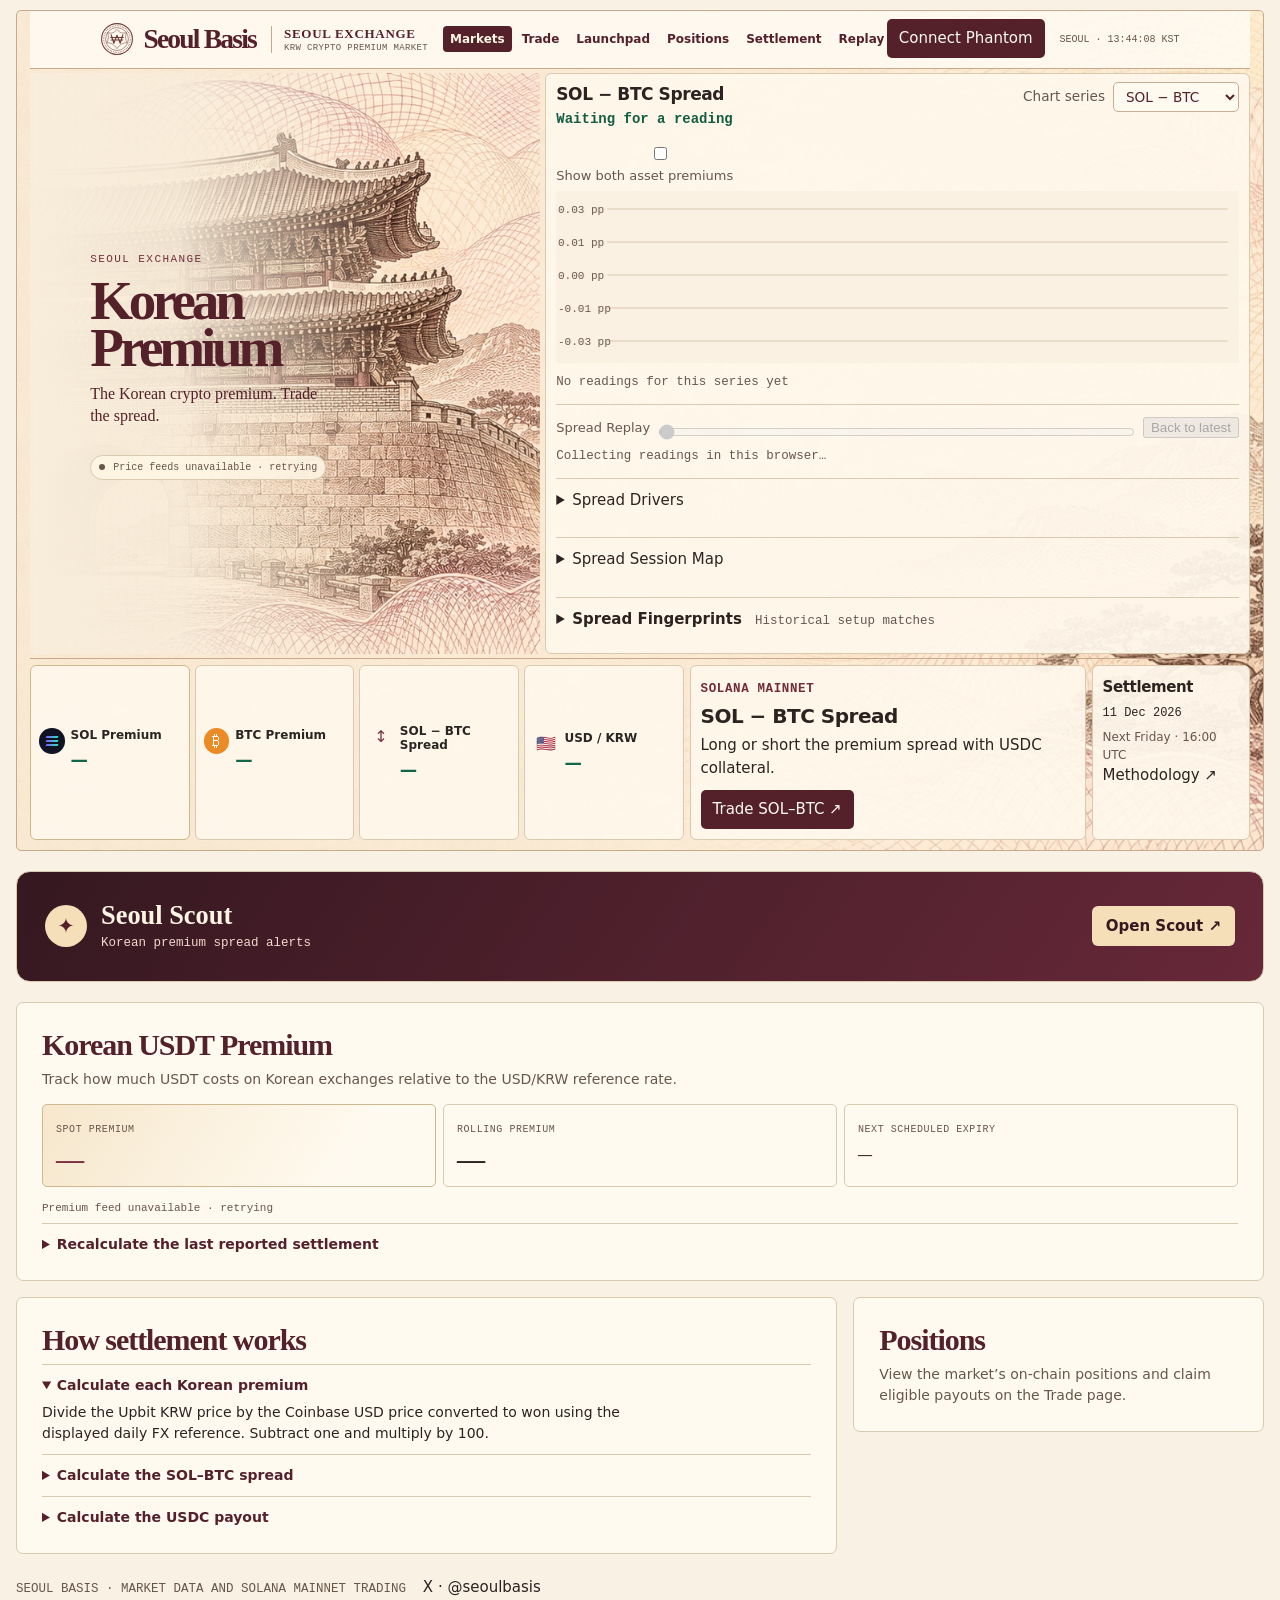
==== index.html @ bf693445 "Ship Seoul Basis dashboard and GIWA Sepolia launchpad integration" ====
<!doctype html>
<html lang="en">
<meta charset="utf-8">
<meta name="viewport" content="width=device-width,initial-scale=1">
<title>Seoul Basis — Korea Premium Terminal</title>
<style>
:root {
  color-scheme: light;
  --bg: #f8f1e4;
  --panel: #fffaf0;
  --line: #d9c9ae;
  --ink: #2c2321;
  --mute: #68564b;
  --accent: #7e3041;
  --mono: "IBM Plex Mono", ui-monospace, monospace;
}
* { box-sizing: border-box }
html { scroll-behavior: smooth }
body { margin: 0; background: var(--bg); color: var(--ink); font: 15px/1.5 Inter, system-ui, sans-serif }
header { border-bottom: 1px solid var(--line); background: #f4e9d6 }
.shell { width: min(1376px, calc(100% - clamp(28px, 7vw, 96px))); margin: auto }
.navbar { min-height: 68px; display: flex; align-items: center; justify-content: space-between; gap: 20px }
.brand { display: flex; align-items: center; gap: 10px; font-weight: 750; letter-spacing: -.025em }
.mark { display: grid; place-items: center; width: 34px; height: 34px; border: 1px solid #b78379; border-radius: 9px; background: #eedac5; color: var(--accent); font-size: 19px }
nav { display: flex; gap: 27px; color: var(--mute) }
a { color: inherit; text-decoration: none }
.venue { margin-top: 34px }
.venue .ticker { margin-top: 14px }
a:hover, .accent { color: var(--accent) }
small, .mono, output { font-family: var(--mono) }
small, .muted { color: var(--mute) }
.hero { display: flex; align-items: end; justify-content: space-between; gap: 20px; padding: 40px 0 24px }
h1 { margin: 0; font-size: clamp(36px, 5vw, 57px); line-height: 1.05; letter-spacing: -.05em }
h2 { margin: 0; font-size: 20px; letter-spacing: -.025em }
p { margin: 6px 0 0 }
.badge { display: inline-flex; align-items: center; gap: 8px; padding: 7px 12px; border: 1px solid var(--line); border-radius: 20px; white-space: nowrap }
.badge::before { content: ''; width: 6px; height: 6px; border-radius: 50%; background: currentColor }
.badge[data-state=live] { color: var(--accent) }
.ticker, .desk { display: grid; gap: 12px }
.ticker { grid-template-columns: repeat(3, minmax(0, 1fr)); margin-bottom: 14px }
.ticker > div, .panel { border: 1px solid var(--line); background: var(--panel); border-radius: 14px; padding: 18px }
.ticker > div:first-child { background: linear-gradient(120deg, #f6e7cc, var(--panel) 78%); border-color: #cfb790 }
.value { font: clamp(18px, 3vw, 32px)/1.25 var(--mono); margin-top: 7px; font-variant-numeric: tabular-nums }
.quote { font: 12px var(--mono); overflow-wrap: anywhere }
.desk { grid-template-columns: minmax(0, 2.1fr) minmax(295px, 1fr); align-items: start }
.panel-head { display: flex; align-items: center; justify-content: space-between; gap: 12px; flex-wrap: wrap; margin-bottom: 15px }
.toolbar { display: flex; gap: 4px; background: var(--bg); border: 1px solid var(--line); border-radius: 9px; padding: 3px }
.toolbar button { border: 0; background: transparent; border-radius: 6px; color: var(--mute); font: 13px var(--mono); padding: 8px 12px; cursor: pointer }
.toolbar button[aria-pressed=true] { background: #f0d9d7; color: var(--accent) }
.trade .toolbar { margin: 14px 0 }
.trade .toolbar button { flex: 1 }
canvas { display: block; width: 100%; height: 320px; background: #fbf3e4; border-radius: 9px; cursor: crosshair }
#cursor { display: block; min-height: 18px; margin-top: 10px }
.inputs { display: grid; grid-template-columns: 1fr 1fr; gap: 12px }
label { display: block; font-size: 13px; color: var(--mute) }
input { width: 100%; margin-top: 5px; border: 1px solid var(--line); border-radius: 7px; background: var(--bg); color: var(--ink); padding: 9px; font: 14px var(--mono); accent-color: var(--accent) }
input[type=range] { padding: 0; margin: 8px 0 0 }
.slider { margin: 13px 0 }
.slider span { float: right; font-family: var(--mono); color: var(--ink) }
.totals { margin: 12px 0; padding: 9px 12px; background: #fbf3e4; border-radius: 8px }
.totals div { display: flex; justify-content: space-between; gap: 8px; padding: 4px 0 }
.totals span { color: var(--mute); font: 13px/1.5 Inter, system-ui, sans-serif }
.totals b { font-weight: 500; text-align: right }
#net { color: var(--accent) }
details { border-top: 1px solid var(--line); padding: 14px 0 }
summary { cursor: pointer }
.method { margin: 30px 0 }
.method h2 { margin-bottom: 12px }
footer { padding-bottom: 24px }
:focus-visible { outline: 2px solid var(--accent); outline-offset: 3px }
 .hero {
  position: relative; min-height: 340px; padding: 30px 24px; display: flex;
  flex-direction: column; align-items: start; justify-content: center;
  border: 1px solid var(--line); border-radius: 10px; overflow: hidden;
  background: #f4e8d1 linear-gradient(90deg, #f8edda 0%, #f8eddae6 32%, #f8edda00 70%), url('/seoul-engraving.jpg') 71% center / cover no-repeat;
}
.hero h1 { font: 700 clamp(44px, 5vw, 78px)/.9 "Cormorant Garamond", Georgia, serif; color: #54202a; max-width: 4.5em; margin-block: 14px }
.hero p { max-width: 23em }
.won-label { font: 11px var(--mono); letter-spacing: .13em; color: #732e3d }
.market-top { display: grid; grid-template-columns: minmax(0, .85fr) minmax(0, 1.25fr); gap: 12px; margin: 25px 0 12px }
.market-top .panel { min-width: 0 }
.market-top canvas { height: 245px }
.desk { grid-template-columns: minmax(0,.85fr) minmax(0,1.25fr); align-items: stretch }
.desk .ticker { margin: 0; grid-template-columns: repeat(2, minmax(0,1fr)) }
.desk .ticker > div:first-child { grid-column: 1 / -1 }
@media(max-width: 980px) { .navbar nav { gap: 12px } }
.desk .ticker > div { padding: 12px }
.desk .ticker .value { font-size: clamp(16px, 1.65vw, 25px) }
@keyframes quote-update { from { background-color: #e4c68d; } to { background-color: transparent; } }
.value[data-updated=true] { animation: quote-update .85s ease-out }
@media(prefers-reduced-motion: reduce) {
  html { scroll-behavior: auto }
  .value[data-updated=true] { animation: none }
}
@media(max-width: 740px) {
  .desk { grid-template-columns: 1fr }
  .market-top { grid-template-columns: 1fr }
  .hero { min-height: 245px }
  .hero { align-items: start; flex-direction: column; padding-top: 24px }
  .ticker { grid-template-columns: repeat(2,minmax(0,1fr)) }
  .ticker > div:first-child { grid-column: 1 / -1 }
  .ticker > div, .panel { padding: 12px }
  nav { gap: 12px }
  canvas { height: 235px }
}
/* The upper market surface follows the Seoul Exchange concept. */
.exchange { margin-top: 12px; padding: 0 12px 12px; border: 1px solid #c8a98c; border-radius: 5px;
  background: #f3e4ce url('/seoul-engraving.jpg') center top / 100% auto no-repeat; }
.exchange-head { display:flex; align-items:center; justify-content:space-between; gap:12px; padding:8px 5px; border-bottom:1px solid #c8a98c }
.exchange-head strong { color:#54202a; font:700 24px Georgia,serif }
.exchange-head small { letter-spacing:.1em }
.exchange .market-top { margin: 0 0 6px; gap: 7px; grid-template-columns: 42% minmax(0,1fr); }
.exchange .hero { min-height: 270px; border:0; border-radius:0; padding:16px 12px;
  background:linear-gradient(90deg,#f7ebd9f5 12%,#f7ebd977 62%,transparent),url('/seoul-engraving.jpg') 73% center / cover; }
.exchange .hero h1 { font-size:clamp(42px,5.7vw,82px); margin:8px 0 12px }
.exchange .hero .badge { margin-top:12px; padding:4px 8px; background:#fff7e5dd }
.exchange .panel,.exchange .ticker > div,.exchange .ticket-expiry { border-radius:6px; padding:10px; background:#fff8eced }
.exchange .panel-head { margin-bottom:6px }
.exchange .panel-head h2 { font-size:17px }
.exchange canvas { height: 205px; border-radius: 2px; background:#faf1e2 }
.exchange .desk { gap:6px; grid-template-columns:minmax(0,1.65fr) minmax(0,1fr) minmax(128px,.42fr); }
.exchange .desk .ticker { grid-template-columns:repeat(4,minmax(0,1fr)); gap:5px }
.exchange .desk .ticker > div:first-child { grid-column:auto; }
.exchange .desk .ticker .value { font-size:clamp(13px,1.55vw,24px); color:#136549 }
.exchange .trade .toolbar { margin:0; padding:2px }
.ticket-top { display:flex; flex-wrap:wrap; align-items:center; justify-content:space-between; gap:5px; margin-bottom:5px }
.exchange .trade .inputs { gap:5px }
.exchange .trade input { padding:4px; margin-top:1px }
.exchange .trade .slider { margin:4px 0 }
.exchange .trade input[type=range] { padding:0 }
.exchange .trade .totals { padding:4px; margin:4px 0 0; display:flex; flex-wrap:wrap; gap:4px 10px }
.exchange .trade .totals div { gap:4px; padding:0; font-size:11px }
.exchange .trade .totals span { font-size:11px }
.ticket-expiry { border:1px solid var(--line) }
.ticket-expiry h2 { font-size:15px }
.ticket-expiry p { font-size:12px }
@media(max-width: 950px) {
  .exchange .desk { grid-template-columns:minmax(0,1fr) minmax(125px,.3fr) }
  .exchange .desk .ticker { grid-column:1 / -1 }
}
@media(max-width: 640px) {
  .exchange .market-top,.exchange .desk { grid-template-columns:minmax(0,1fr) }
  .exchange .desk .ticker { grid-template-columns:repeat(2,minmax(0,1fr)) }
  .exchange .hero { min-height:220px }
  .exchange-head small { display:none }
}

.exchange-head { background: transparent; padding: 8px 10px; justify-content: start; flex-wrap: wrap }
.exchange-brand { display:flex; align-items:center; gap:9px; flex:none; color:#54202a }
.wordmark { font: bold 29px/.95 Georgia,serif; letter-spacing:-.065em; white-space:nowrap }
.exchange-seal { display:grid; place-items:center; width:34px; height:34px; border-radius:50%; border:3px double #874a48; outline:1px dotted #874a48; outline-offset:-6px; font:bold 18px Georgia,serif }
.edition { display:grid; gap:1px; border-left:1px solid #c8a98c; padding-left:12px; color:#54202a }
.edition b { font:bold 13px Georgia,serif; letter-spacing:.055em }
.exchange-head .edition small { display:block; font:9px var(--mono); letter-spacing:.04em }
.exchange-head nav { margin-inline:auto; gap:4px; color:#54202a; font-size:12px; font-weight:650 }
.exchange-head nav a { padding:4px 10px; border-radius:4px }
.exchange-head .market-link { background:#54202a; color:#fff5e4 }
.seoul-time { font:10px var(--mono); white-space:nowrap; color:#68564b }
.exchange .hero { padding-inline:clamp(14px,4.7vw,74px); justify-content:center; min-height:255px }
.exchange .hero h1 { font-family:Georgia,serif; letter-spacing:-.075em; font-size:clamp(40px,5.3vw,75px); line-height:.86 }
.exchange .hero-tagline { max-width: 30ch; font: 500 17px/1.35 Georgia, serif; color: #54202a }
.exchange .market-top { align-items:stretch; grid-template-columns:minmax(0,42fr) minmax(0,58fr); padding-block:4px; border-bottom:1px solid #c8a98c }
.exchange .market-top .panel { align-self:stretch; padding:8px 10px }
.exchange .market-top canvas { height:195px }
.exchange .panel-head h2 small { font:inherit; font-size:.72em; font-weight:500 }
.exchange .desk .ticker > div { padding:8px; min-width:0 }
@media(max-width: 760px) {
  .exchange-head nav { order:3; margin:0; width:100%; flex-wrap:wrap }
  .seoul-time { margin-left:auto }
}
@media(max-width: 640px) {
  .exchange .market-top { grid-template-columns:minmax(0,1fr) }
  .seoul-time { display:none }
  .wordmark { font-size:24px }
}

.shell { width:min(1700px, calc(100% - 32px)) }
.exchange {
  margin-top: 10px; padding: 0 13px 10px;
  background: #f6e9d8 url('/seoul-engraving.jpg') left top / cover no-repeat;
}
.exchange-head { padding: 8px clamp(12px,5.5vw,100px); gap: 15px; background: #fffbf3dc; flex-wrap: nowrap }
.exchange-seal { width: 34px; height: 34px; display:block; border: 0; outline: 0; mix-blend-mode: multiply; object-fit: contain }
.wordmark { font-family: Georgia, serif; font-size: clamp(23px, 2.15vw, 35px) }
.edition { flex: none }
.exchange-head nav { flex-wrap: nowrap; gap: 3px; width: auto; order: initial }
.exchange-head nav a { white-space: nowrap; padding-inline: 7px }
.exchange .hero { background: linear-gradient(90deg,#f8eddaef 0%,#f8edda80 42%,transparent 78%); min-height: 238px; padding-block: 12px }
.exchange .hero h1 { font-size:clamp(46px,4.3vw,72px) }
.exchange .hero .badge { margin-top: 8px; font-size: 10px }
.exchange .hero-tagline { margin-top: 8px; font-size: 16px }
.exchange .market-top { gap: 5px; grid-template-columns:minmax(0,42fr) minmax(0,58fr) }
.exchange .market-top canvas { height: 172px }
.exchange .hero { background: linear-gradient(90deg,#f8edda 0%,#f8eddaee 29%,#f8edda00 72%), url('/seoul-engraving.jpg') right center / cover no-repeat }
.exchange .panel-head { align-items: start }
.exchange .panel-head .toolbar { max-width: 100%; flex-wrap: wrap }
.exchange-head,.exchange-head nav,.ticket-tabs { min-width: 0 }
.exchange .trade input { min-width: 0 }
#chart-reading { color:#145d43; font-weight:700; font-size: 14px }
.exchange .desk { grid-template-columns:minmax(0,1.65fr) minmax(0,1fr) minmax(130px,.4fr) }
.exchange .desk .ticker { grid-column:auto }
.quote-card { display:grid; grid-template-columns:auto minmax(0,1fr); align-content:center; column-gap:6px }
.quote-card small,.quote-card .value,.quote-card .quote { grid-column:2; }
.quote-card small { font:bold 12px/1.2 Inter,system-ui,sans-serif; color:#292522 }
.asset-icon { grid-column:1; grid-row:1 / 4; align-self:start; display:grid; place-content:center; width:clamp(18px,2vw,30px); height:clamp(18px,2vw,30px); border-radius:50%; font-size:16px; flex:none }
.sol-icon { background:#101323; gap:2px }
.sol-icon i { width:12px; height:2px; transform:skew(-25deg); background:linear-gradient(90deg,#8455ff,#25ecb9) }
.btc-icon { background:#ec8a26; color:white }
.eth-icon { background:#48547e; color:white }
.xrp-icon { background:#22252d; color:white }
.doge-icon { background:#826521; color:white }
.flag-icon,.spread-icon { color:#7e3041 }
.exchange .desk .ticker .value { font: bold clamp(13px,1.36vw,23px)/1.17 Inter,system-ui,sans-serif; white-space:nowrap }
.exchange .desk .ticker .quote { font-size:10px }
.ticket-tabs { display:flex; gap:2px; border-bottom:1px solid var(--line); margin-bottom:5px }
.ticket-tabs a { padding:4px 8px; border-radius:4px 4px 0 0; background:#f4e7d6; font-size:11px; font-weight:bold }
.ticket-tabs a:first-child { background:#54202a; color:#fff9ed }
.ticket-main { display:flex; gap:6px; align-items:end }
.ticket-main .inputs { flex:1; min-width:0 }
.exchange .trade .toolbar { flex:0 0 auto; border:0; background:transparent; gap:4px }
#side button { background:#7e3041; color:white; padding:6px; font-size:11px; border:1px solid transparent }
#side button:first-child { background:#11634a }
#side button[aria-pressed=true] { border-color:#ebc996; box-shadow:0 0 0 1px #7c5c46 }
@media(max-width: 1120px) {
  .exchange-head { padding-inline:10px; flex-wrap:wrap }
  .exchange .desk { grid-template-columns:minmax(0,1fr) minmax(130px,.4fr) }
  .exchange .desk .ticker { grid-column:1 / -1 }
}
@media(max-width: 700px) {
  .shell { width:calc(100% - 16px) }
  .exchange { padding:0 7px 7px }
  .exchange-head { padding-inline:5px; gap:8px }
  .exchange-head nav { order:3; width:100%; margin:0; overflow-x:auto; padding-bottom:3px }
  .exchange-head nav a { padding:7px 8px }
  .exchange .market-top,.exchange .desk { grid-template-columns:minmax(0,1fr) }
  .exchange .desk .ticker { grid-template-columns:repeat(2,minmax(0,1fr)) }
  .exchange .hero { min-height:206px; background:linear-gradient(90deg,#f8eddaee,#f8edda66),url('/seoul-engraving.jpg') 70% center / cover }
  .exchange .market-top canvas { height:190px }
  .exchange .desk .ticker .value { font-size:19px }
  .ticket-main { align-items:stretch; flex-direction:column }
  #side button { min-height:38px }
}

/* Research, positions and settlement share the exchange's editorial typography. */
.market-research {
  display: grid;
  grid-template-columns: minmax(0, 2fr) minmax(0, 1fr);
  gap: 16px;
  margin: 20px 0 0;
  align-items: start;
}
.market-research .venue { grid-column: 1 / -1 }
#positions { grid-column: 2; grid-row: 2 }
#settlement { grid-column: 1; grid-row: 2 }
.venue, .method {
  min-width: 0;
  margin: 0;
  scroll-margin-top: 16px;
}
.venue > .panel, .method {
  padding: clamp(15px, 2.1vw, 25px);
  border: 1px solid var(--line);
  border-radius: 7px;
  background: #fffaf0;
}
.venue h2, .method h2 {
  color: #54202a;
  font: bold clamp(23px, 2.5vw, 30px)/1.1 Georgia, serif;
  letter-spacing: -.035em;
  margin: 0 0 8px;
}
.venue p, .method p { font-size: 14px; max-width: 72ch }
.venue .ticker { gap: 7px; margin: 14px 0 9px }
.venue .ticker > div { padding: 11px 13px; border-radius: 5px }
.venue .ticker small { font-size: 10px; letter-spacing: .055em }
.venue .ticker .value { font: bold clamp(22px, 2.2vw, 34px)/1.1 Georgia, serif; font-variant-numeric: tabular-nums; margin-top: 6px }
.venue .ticker .quote { font-size: 14px; line-height: 1.5 }
.venue details, .method details { padding: 10px 0; font-size: 14px }
.venue summary, .method summary { color: #54202a; font-weight: 650 }
.venue details:last-child, .method details:last-child { padding-bottom: 0 }
#research-status { display: inline-block; margin-bottom: 7px; font-size: 11px }
#settlement-result { overflow-wrap: anywhere }
footer { padding-top: 22px }
@media (max-width: 720px) {
  .market-research { grid-template-columns: minmax(0, 1fr) }
  #positions, #settlement { grid-column: 1; grid-row: auto }
}
@media (max-width: 560px) {
  .venue .ticker { grid-template-columns: repeat(2,minmax(0,1fr)) }
  .venue .ticker > div:first-child { grid-column: auto }
  .venue .ticker > div:last-child { grid-column: 1 / -1 }
  .venue .ticker > div { padding: 9px 10px; min-width: 0 }
}

.route-title { display: none }
html[data-page] .route-title { margin: 0; color: #54202a; font: bold clamp(28px, 4vw, 44px)/1.12 Georgia, serif }
html[data-page="settlement"] .market-top,
html[data-page="trade"] .market-top .hero,
html[data-page] #positions,
html[data-page="trade"] .market-research,
html[data-page="settlement"] .desk { display: none }
html[data-page="trade"] .trade-title,
html[data-page="settlement"] .settlement-title { display: block }
html[data-page="trade"] .trade-title { padding: 24px 16px 12px }
html[data-page="trade"] .market-top { grid-template-columns: minmax(0, 1fr) }
html[data-page="trade"] .desk > .ticker { grid-column: 1 / -1 }
html[data-page="trade"] .desk { gap: 14px; padding-bottom: 20px }
html[data-page="trade"] .ticket-main { margin-top: 14px }
html[data-page="trade"] .totals { margin-top: 14px }
html[data-page="trade"] .desk { grid-template-columns: minmax(0, 2fr) minmax(0, 1fr) }
html[data-page="settlement"] .market-research { grid-template-columns: minmax(0, 1fr) }
html[data-page="settlement"] #settlement { grid-row: auto }
@media (max-width: 720px) {
  html[data-page="trade"] .desk { grid-template-columns: minmax(0, 1fr) }
}
.exchange-head nav a[aria-current="page"] { background: #54202a; color: #fffaf0 }
html[data-page] .exchange-head nav .market-link:not([aria-current]) { background: transparent; color: inherit }

.wallet-control { display: flex; flex-direction: column; align-items: flex-start; gap: 2px }
.wallet-control button, .live-trade button { background: #54202a; color: #fffaf0; border: 0; border-radius: 5px; padding: 8px 12px; cursor: pointer; font: inherit }
.wallet-control button { white-space: nowrap }
.wallet-control small { overflow-wrap: anywhere; max-width: 28ch }
html[data-page="trade"] .desk > .trade,
html[data-page="trade"] .desk > .ticket-expiry { display: none }
html[data-page="trade"] .live-trade { display: grid; grid-template-columns: minmax(0, 2fr) minmax(0, 1fr); gap: 12px; padding: 0 16px 16px }
.live-trade .panel { padding: 16px; min-width: 0 }
.live-trade label { display: block; margin: 8px 0 }
.live-trade #market { width: 100%; box-sizing: border-box }
.live-trade pre { white-space: pre-wrap; overflow-wrap: anywhere }
.live-trade [data-action="long"] { background: #176345 }
.live-trade button:disabled { opacity: .55 }
#trade-status { grid-column: 1 / -1; margin: 0 }
@media(max-width:720px) { html[data-page="trade"] .live-trade { grid-template-columns: minmax(0, 1fr) } }

.chart-select { display: flex; align-items: center; gap: 8px; flex-wrap: wrap; font-size: .85rem }
.chart-select select { color: #54202a; background: #fffaf0; border: 1px solid #c9ae93; border-radius: 5px; padding: 5px 8px; font: inherit }
.trade-card { display: flex; min-height: 100%; align-items: center; justify-content: space-between; flex-wrap: wrap; gap: 8px 16px }
.trade-card h2, .trade-card p { margin: 3px 0 }
.trade-card small { color: #702c39; font-weight: 700; letter-spacing: .05em }
.trade-card a { color: #fffaf0; background: #54202a; border-radius: 5px; padding: 8px 12px; white-space: nowrap }

.chart-breakdown { display: flex; flex-wrap: wrap; align-items: center; gap: 6px 14px; padding: 6px 0; font-size: .8rem; }
.scout { margin: 20px 0; padding: clamp(16px, 3vw, 28px); color: #fff4e3; background: linear-gradient(125deg, #351820, #672839); }
.scout summary { display: flex; flex-wrap: wrap; align-items: center; gap: 14px; cursor: pointer; list-style: none; }
.scout summary::-webkit-details-marker { display: none; }
.scout summary strong { font: 700 1.65rem Georgia, serif; }
.scout summary small { display: block; margin-top: 3px; color: #f2d8cb; }
.scout-launch { margin-inline-start: auto; background: #f5dfb9; color: #351820; border-radius: 6px; padding: 9px 14px; font-weight: 700; }
.scout[open] .scout-launch .scout-open, .scout:not([open]) .scout-close { display: none; }
.scout-body { margin-top: 16px; padding: 16px; background: #fff8eb; color: #351820; border-radius: 8px; }
.scout-presets { display: flex; flex-wrap: wrap; gap: 8px; margin-bottom: 14px; }
.scout-presets button { background: #f5e7d2; color: #54202a; border: 1px solid #ba9c82; border-radius: 99px; padding: 6px 11px; }
.scout-orb { display: grid; place-items: center; width: 42px; height: 42px; border-radius: 50%; background: #f5dfb9; color: #54202a; font-size: 1.3rem; }
.scout :focus-visible { outline: 2px solid #b47835; outline-offset: 4px; }
html[data-page] .scout { display: none; }
.scout form { display: flex; gap: 8px; flex-wrap: wrap; }
.scout label { flex-basis: 100%; }
.scout input { flex: 1 1 260px; min-width: 0; }
.scout li { margin: 10px 0; overflow-wrap: anywhere; }
.scout li button, .scout li a { margin-inline-start: 10px; }
.spread-replay { margin-top: 12px; padding-top: 10px; border-top: 1px solid #d9c9ae; }
.replay-controls { display: flex; flex-wrap: wrap; align-items: center; gap: 8px; }
.replay-controls input { flex: 1 1 120px; min-width: 0; accent-color: #7e3041; }
#replay-context { display: block; margin-top: 6px; }
#spread-composer { margin-top: 16px; padding: 12px; border: 1px solid #d9c9ae; border-radius: 8px; }
#composer-form { display: grid; grid-template-columns: repeat(auto-fit, minmax(145px, 1fr)); gap: 10px; margin-bottom: 12px; }
#composer-form label { display: grid; gap: 4px; }
#composer-form input, #composer-form select { width: 100%; min-width: 0; }
.spread-drivers { display: grid; grid-template-columns: repeat(auto-fit, minmax(120px, 1fr)); gap: 8px; }
.spread-drivers div { padding: 10px; background: #f5e7d2; border-radius: 6px; }
.stress-test { margin:14px 0 22px;padding:16px;background:#f8efdf;border:1px solid #d9c9ae;border-radius:8px; }
.stress-test summary {font:700 1.25rem Georgia,serif;cursor:pointer;}
.stress-test small {font:400 .82rem/1.5 system-ui;}
.stress-inputs,.stress-comparison {display:grid;grid-template-columns:repeat(2,minmax(0,1fr));gap:12px;}
.stress-inputs label:last-child {grid-column:1/-1;}
.stress-inputs input {width:100%;box-sizing:border-box;}
.stress-comparison {margin:14px 0;}
.stress-outcome {padding:14px;background:#fffaf0;border:1px solid #d9c9ae;border-radius:6px;}
.stress-outcome h3 {margin:0 0 12px;font-family:Georgia,serif;}
.stress-outcome dl {margin:0;}.stress-outcome dt {font-size:.8rem;color:#6b594f;}.stress-outcome dd {margin:2px 0 10px;font-variant-numeric:tabular-nums;font-weight:700;}
@media(max-width:480px){.stress-inputs,.stress-comparison{grid-template-columns:1fr;}.stress-test{padding:12px;}}
.fingerprint-panel summary { cursor:pointer; font-weight:700; }
.fingerprint-panel summary small { font-weight:400; margin-left:8px; }
.fingerprint-match { padding:12px 0; border-bottom:1px solid #d9c9ae; display:grid; gap:5px; }
.fingerprint-match button { justify-self:start; }
.fingerprint-panel small { line-height:1.6; }
.spread-drivers dd { margin: 4px 0 0; font-weight: 700; font-variant-numeric: tabular-nums; }
.exit-terms{display:grid;grid-template-columns:repeat(2,minmax(0,1fr));gap:12px}.exit-terms>div{padding:12px;background:#fffaf0;border:1px solid #d9c9ae;border-radius:5px;min-width:0}.exit-terms dt{font-size:.85rem;color:#6b594f}.exit-terms dd{margin:5px 0 0;font-weight:650;overflow-wrap:anywhere}.exit-table{overflow-x:auto}.exit-table table{width:100%;border-collapse:collapse;font-variant-numeric:tabular-nums}.exit-table th,.exit-table td{text-align:left;padding:10px;border-bottom:1px solid #d9c9ae;font-size:.9rem}#exit-source,#exit-position{overflow-wrap:anywhere}@media(max-width:520px){.exit-terms{grid-template-columns:1fr}}
</style>
<script>
const pagePath = location.pathname;
if (pagePath === '/trade' || pagePath === '/settlement') {
  document.documentElement.dataset.page = pagePath.slice(1);
  document.title = (pagePath === '/trade' ? 'Trade' : 'Settlement') + ' | Seoul Basis';
}
</script>
<main class="shell">
<div class="exchange">
<header class="exchange-head">
  <a class="exchange-brand" href="/" aria-label="Seoul Basis home">
    <img class="exchange-seal" src="/seoul-seal.svg" width="34" height="34" alt="">
    <span class="wordmark">Seoul Basis</span>
  </a>
  <div class="edition"><b>SEOUL EXCHANGE</b><small>KRW CRYPTO PREMIUM MARKET</small></div>
  <nav aria-label="Main navigation">
    <a class="market-link" href="/">Markets</a>
    <a href="/trade">Trade</a>
    <a href="/launchpad">Launchpad</a>
    <a href="/#positions">Positions</a>
    <a href="/settlement">Settlement</a><a href="/settlement-replay">Replay</a>
    <a href="/#terminal">Analytics</a>
    <a href="/#research">Research</a>
  </nav>
  <div class="wallet-control"><button id="connect-wallet" type="button">Connect Phantom</button><small id="wallet-address" aria-live="polite"></small></div>
  <time class="seoul-time" id="seoul-time"></time>
</header>
<h1 class="route-title trade-title" id="trade-title">Trade the SOL–BTC spread</h1>
<section class="market-top" id="terminal"><div class="hero">
  <div><span class="won-label">SEOUL EXCHANGE</span><h1>Korean<br>Premium</h1><p class="hero-tagline">The Korean crypto premium. Trade the spread.</p></div>
  <small class="badge" id="status" role="status">Connecting to price feeds…</small>
</div>
  <div class="panel">
    <div class="panel-head">
      <div><h2 id="chart-title">SOL − BTC Spread</h2><small id="chart-reading">Waiting for a spread reading</small></div>
      <label class="chart-select">Chart series <select id="series">
        <option value="Spread">SOL − BTC</option>
        <option value="SOL-ETH">SOL − ETH</option>
        <option value="SOL-XRP">SOL − XRP</option>
        <option value="SOL-DOGE">SOL − DOGE</option>
        <option value="ETH-BTC">ETH − BTC</option>
  <option value="XRP-BTC">XRP − BTC</option>
  <option value="DOGE-BTC">DOGE − BTC</option>
</select></label>
    </div>
    <div class="chart-breakdown"><label><input type="checkbox" id="show-breakdown"> Show both asset premiums</label><small id="breakdown-legend"></small></div>
    <canvas id="chart" role="img" aria-label="Recent live premium readings"></canvas>
    <small id="cursor">Waiting for first reading…</small>
    <div class="spread-replay">
      <div class="replay-controls">
        <label for="replay-point">Spread Replay</label>
        <input id="replay-point" type="range" min="0" max="0" value="0" disabled>
        <button id="replay-live" type="button" disabled>Back to latest</button>
      </div>
      <small id="replay-context">Collecting readings in this browser…</small>
      <details class="spread-replay">
        <summary>Spread Drivers</summary>
        <p id="driver-period">Collecting fresh price and FX readings…</p>
        <dl class="spread-drivers">
          <div><dt>Korean prices</dt><dd id="driver-krw">—</dd></div>
          <div><dt>Global prices</dt><dd id="driver-usd">—</dd></div>
          <div><dt>USD/KRW</dt><dd id="driver-fx">—</dd></div>
          <div><dt>Total spread move</dt><dd id="driver-total">—</dd></div>
        </dl>
      </details>

      <details class="spread-replay" id="spread-session-map">
        <summary>Spread Session Map</summary>
        <div class="replay-controls"><label for="session-day">Days</label><select id="session-day"><option value="weekday">Weekdays</option><option value="weekend">Weekends</option></select></div>
        <p id="session-context" role="status"></p>
        <div class="exit-table" tabindex="0" aria-label="Session comparisons"><table>
          <thead><tr><th scope="col">Session</th><th scope="col">Valid moves</th><th scope="col">Typical move</th><th scope="col">Wider / narrower</th><th scope="col">Excluded</th><th scope="col">Latest width percentile</th><th scope="col">Replay</th></tr></thead>
          <tbody id="session-rows"></tbody>
        </table></div>
        <small>Sessions are 09:00–17:00 in each city’s local time, including daylight saving. Sessions can overlap. Widening means the spread moved farther from zero. Stats use adjacent readings from this browser and need 10 valid moves per session. Gaps over 45 seconds and missing price or FX inputs are excluded. The latest width percentile compares the newest reading with earlier readings in the same session and day filter.</small>
      </details>

      <details class="spread-replay fingerprint-panel" id="spread-fingerprints">
        <summary>Spread Fingerprints <small>Historical setup matches</small></summary>
        <p>Find earlier setups with a similar spread, 10-minute momentum, and volatility.</p>
        <div class="replay-controls"><label for="fingerprint-horizon">Outcome window</label><select id="fingerprint-horizon"><option value="900000">15 minutes</option><option value="3600000" selected>1 hour</option><option value="14400000">4 hours</option><option value="86400000">1 day</option></select></div>
        <p id="fingerprint-status" role="status"></p>
        <dl class="spread-drivers"><div><dt>Matched setups</dt><dd id="fp-count">—</dd></div><div><dt>Narrowed / widened</dt><dd id="fp-directions">—</dd></div><div><dt>Median move</dt><dd id="fp-median">—</dd></div><div><dt>Observed range</dt><dd id="fp-range">—</dd></div></dl>
        <div id="fingerprint-matches"></div>
        <small>Recorded in this browser only. Matches are separated by the outcome window; gaps over 45 seconds are excluded. Historical outcomes are not forecasts. Driver values attribute each matched move in pp.</small>
      </details>
    </div>
  </div>
</section>
<section class="desk">
<div class="ticker" aria-label="Market readings">
  <div class="quote-card"><span class="asset-icon sol-icon" id="base-icon" aria-hidden="true"><i></i><i></i><i></i></span><small id="base-label">SOL Premium</small><div class="value" id="SOL">—</div><p class="quote muted" id="solQuote"></p></div>
  <div class="quote-card"><span class="asset-icon btc-icon" id="benchmark-icon" aria-hidden="true">₿</span><small id="benchmark-label">BTC Premium</small><div class="value" id="BTC">—</div><p class="quote muted" id="btcQuote"></p></div>
  <div class="quote-card"><span class="asset-icon spread-icon" aria-hidden="true">↕</span><small id="spread-label">SOL − BTC Spread</small><div class="value accent" id="Spread">—</div></div>
<div class="quote-card"><span class="asset-icon flag-icon" aria-hidden="true">🇺🇸</span><small>USD / KRW</small><div class="value" id="fx">—</div></div>
</div>
  <div class="panel trade" id="trade"><div class="trade-card">
    <div><small>SOLANA MAINNET</small><h2 id="trade-pair-title">SOL − BTC Spread</h2><p>Long or short the premium spread with USDC collateral.</p></div>
    <a id="trade-pair-link" href="/trade">Trade SOL–BTC ↗</a>
    </div><div hidden>
    <div class="ticket-tabs"><a href="/trade">Trade (Spread)</a><a href="/#positions">Positions</a><a href="/settlement">Settlement</a></div>
    <div class="ticket-main"><div class="inputs">
      <label>Entry (pp)<input id="entry" type="number" step=".01" min="-5" max="5" value="0" required></label>
      <label>Contracts<input id="units" type="number" min="1" max="10000" step="1" value="1" required></label>
    </div>
    <div class="toolbar" id="side" aria-label="Position direction"><button aria-pressed="true">Long</button><button aria-pressed="false">Short</button></div></div>
    <label class="slider">Settlement spread <span id="settle-value"></span><input id="settle" type="range" step=".01" min="-5" max="5" value="0"></label>
    <output class="totals" id="payout" aria-live="polite">
      <div><span>Collateral</span><b id="collateral"></b></div>
      <div><span>Payout</span><b id="receive"></b></div>
      <div><span>Profit / loss</span><b id="net"></b></div>
    </output>
    </div>
  </div>
  <aside class="ticket-expiry"><h2>Settlement</h2><p class="mono" id="ticket-expiry">—</p><p class="muted">Next Friday · 16:00 UTC</p><a href="/settlement">Methodology ↗</a></aside>
</section>
<div class="live-trade" hidden>
<section class="panel">
<h2>Trade or claim</h2>
<section id="round-depth" class="stress-test" aria-labelledby="round-depth-title">
<h3 id="round-depth-title">Round Depth</h3>
<p data-depth="status" role="status">Inspect a market to see its on-chain funding.</p>
<div data-depth="details" hidden>
<dl class="exit-terms">
<div><dt>Long collateral</dt><dd data-depth="long"></dd><small data-depth="long-status"></small></div>
<div><dt>Short collateral</dt><dd data-depth="short"></dd><small data-depth="short-status"></small></div>
<div><dt>Current vault balance</dt><dd data-depth="balance"></dd><a data-depth="vault" target="_blank" rel="noopener">Inspect vault ↗</a></div>
</dl>
<p data-depth="expiry"></p>
<p><small data-depth="source"></small></p>
</div>
<button data-depth="refresh" type="button">Refresh funding</button>
</section>
<details id="spread-exit-planner" class="stress-test" open>
<summary>Spread Exit Planner <small>Position targets &amp; vault coverage</small></summary>
<p id="exit-source" role="status">View a market to load verified terms and funding.</p>
<button id="exit-refresh" type="button">Refresh market &amp; funding</button>
<div class="stress-inputs"><label>Position side<select id="exit-side"><option value="long">Long spread</option><option value="short">Short spread</option></select></label><label>Estimated additional costs (USDC)<input id="exit-cost" type="number" min="0" max="1000000" step="0.01" value="0"></label><label>Target net profit (USDC)<input id="exit-target" type="number" min="0" max="1000000" step="0.01" value="10"></label></div>
<p id="exit-position"></p><p id="exit-state" role="status"></p><p id="exit-expiry" class="mono"></p>
<dl id="exit-terms" class="exit-terms"></dl>
<label>Settlement scenario <strong id="exit-final-label">0.00 pp</strong><input id="exit-final" type="range" min="-500" max="500" step="1" value="0" style="width:100%;accent-color:#782739"></label>
<div class="exit-table"><table><thead><tr><th>Final spread</th><th>Settlement payout</th><th>Net after entered costs</th></tr></thead><tbody id="exit-scenarios"></tbody></table></div>
<p><small id="exit-note">Read-only estimates. No early-close order or wallet transaction is created.</small></p>
</details>
<details id="spread-stress-test" class="stress-test" open>
<summary>Spread Stress Test <small>Before you sign</small></summary>
<p id="stress-source" role="status">Inspect a market to load its actual entry and contract size.</p>
<div class="stress-inputs"><label>Entry spread (pp)<input id="stress-entry" type="number" min="-4.99" max="4.99" step=".01" placeholder="Market entry"></label><label>Contracts<input id="stress-contracts" type="number" min="1" max="10000" step="1" placeholder="Market size"></label><label>Additional costs per side (USDC)<input id="stress-fees" type="number" min="0" max="1000000" step=".01" value="0"></label></div>
<label for="stress-final">Settlement spread <strong id="stress-final-label">0.00 pp</strong></label>
<input id="stress-final" type="range" min="-5" max="5" step=".01" value="0" style="width:100%;accent-color:#782739">
<div class="stress-presets"><button type="button" data-stress="entry">At entry</button><button type="button" data-stress="narrow">Narrow 0.5 pp</button><button type="button" data-stress="widen">Widen 0.5 pp</button><button type="button" data-stress="zero">Return to zero</button></div>
<div class="stress-comparison" id="stress-results" aria-live="polite"></div>
<small>Scenario estimates, not a forecast or an order. Assumes a funded, matched market and an accepted settlement. The program deducts no trading fee; optional costs above are your estimate. SOL network fees and account rent are excluded. Unmatched or timed-out markets follow refund rules.</small>
</details>

<label>Market address <input id="market" autocomplete="off"></label>
<button data-action="inspect">View market</button>
<a id="proof" hidden>View on Solana Explorer</a>
<pre id="summary"></pre>
<button data-action="long">Open long</button>
<button data-action="short">Open short</button>
<button data-action="claim">Claim payout or refund</button>
<p>Each market has one long and one short. The settlement authority posts the final spread. Unmatched collateral can be reclaimed after expiry. If a matched market remains unsettled for 24 hours after expiry, either side can reclaim its collateral.</p>
</section>
<section class="panel">
<details id="market-setup"><summary>Market setup and settlement</summary>
<label>Market pair
<select id="setup-pair">
<option value="BTC">SOL–BTC</option>
<option value="ETH">SOL–ETH</option>
<option value="XRP">SOL–XRP</option>
<option value="DOGE">SOL–DOGE</option>
  <option value="ETH-BTC">ETH–BTC</option>
  <option value="XRP-BTC">XRP–BTC</option>
  <option value="DOGE-BTC">DOGE–BTC</option>
</select></label>
<label>Expiry in your local time <input id="expiry" type="datetime-local"></label>
<label>Entry spread (pp) <input id="strike" type="number" min="-4.99" max="4.99" step=".01"></label>
<label>Contracts <input id="contracts" type="number" min="1" max="10000" value="1"></label>
<button data-action="create">Create market and USDC vault</button>
<label>Final spread (pp) <input id="settlement" type="number" min="-5" max="5" step=".01"></label>
<button data-action="settle">Post settlement</button>
</details>
</section>
<p id="trade-status" role="status"></p></div>
</div>
<details class="panel scout" id="seoul-scout">
<summary>
<span class="scout-orb" aria-hidden="true">✦</span>
<span><strong>Seoul Scout</strong><small>Korean premium spread alerts</small></span>
<span class="scout-launch"><span class="scout-open">Open Scout ↗</span><span class="scout-close">Close Scout</span></span>
</summary>
<div class="scout-body">
<p>Watch a Korean premium spread and see which asset moved it. Rules are saved on this device and checked while this page is open.</p>
<div class="scout-presets" aria-label="Alert presets">
<button type="button" data-scout-rule="SOL–BTC above +0.5 pp for 5 minutes">SOL–BTC above +0.50 pp</button>
<button type="button" data-scout-rule="SOL–ETH below −0.25 pp for 5 minutes">SOL–ETH below −0.25 pp</button>
</div>
<p><strong>Scout Pro</strong> · Hold at least $20 worth of BASIS for spread change alerts, extended browser replay, and CSV export.</p>
<button id="scout-pro-check" type="button">Check wallet access</button>
<p id="scout-pro-status" role="status"></p>
<div id="scout-pro-tools" hidden>
<button id="scout-pro-preset" type="button">Watch SOL–BTC widen by 0.3 pp in 15 min</button>
<button id="scout-pro-export" type="button">Export selected pair CSV</button>
<details id="spread-composer">
<summary>Spread Composer</summary>
<p>Compare one Korean premium against a basket of two assets. Saved spreads and alerts stay in this browser.</p>
<form id="composer-form">
<label>Base asset <select id="composer-base"></select></label>
<label>First basket asset <select id="composer-first"></select></label>
<label>Second basket asset <select id="composer-second"></select></label>
<label>First asset weight (%) <input id="composer-weight" type="number" min="1" max="99" value="50" required></label>
<label>Alert above (pp, optional) <input id="composer-level" type="number" step="any" placeholder="0.5"></label>
<label>Hold for (minutes) <input id="composer-hold" type="number" min="0" max="60" value="10" required></label>
<button type="submit">Save spread</button>
</form>
<p id="composer-status" role="status"></p>
<label>Saved spread <select id="composer-saved"></select></label>
<button id="composer-remove" type="button">Remove spread</button>
<label>Replay <input id="composer-replay" type="range" min="0" max="0" value="0"></label>
<button id="composer-live" type="button">Back to latest</button>
<p id="composer-reading"></p>
<p id="composer-alert" role="status"></p>
</details>
</div>
<form id="scout-form">
<label for="scout-rule">Tell Scout what to watch</label>
<input id="scout-rule" maxlength="200" placeholder="Alert me if SOL–BTC goes above +0.5 pp for 5 minutes" required>
<button type="submit">Add alert</button>
</form>
<p id="scout-status" role="status"></p>
<ul id="scout-rules"></ul>
</div>
</details>
<div class="market-research">
<h1 class="route-title settlement-title">Settlement</h1>
<section class="venue" id="research">
  <div class="panel">
    <h2>Korean USDT Premium</h2>
    <p class="muted">Track how much USDT costs on Korean exchanges relative to the USD/KRW reference rate.</p>
    <div class="ticker">
      <div><small>SPOT PREMIUM</small><div class="value accent" id="research-spot">—</div></div>
      <div><small>ROLLING PREMIUM</small><div class="value" id="research-rolling">—</div></div>
      <div><small>NEXT SCHEDULED EXPIRY</small><div class="value quote" id="research-expiry">—</div></div>
    </div>
    <p><small id="research-status" role="status">Loading premium readings…</small></p>
    <details>
      <summary>Recalculate the last reported settlement</summary>
      <p class="muted" id="settlement-inputs">Waiting for settlement inputs…</p>
      <p id="settlement-result" class="mono" role="status"></p>
    </details>
  </div>
</section>
<section class="method" id="positions"><h2>Positions</h2><p class="muted">View the market’s on-chain positions and claim eligible payouts on the <a href="/trade">Trade page</a>.</p></section>
<section class="method" id="settlement"><h2>How settlement works</h2>
<details open><summary>Calculate each Korean premium</summary><p>Divide the Upbit KRW price by the Coinbase USD price converted to won using the displayed daily FX reference. Subtract one and multiply by 100.</p></details>
<details><summary>Calculate the SOL–BTC spread</summary><p>Subtract BTC’s premium from SOL’s. A SOL premium of 2% and a BTC premium of 1% gives a spread of +1 percentage point.</p></details>
<details><summary>Calculate the USDC payout</summary><p>The market uses a −5 to +5 pp settlement band. Each contract pays 10 USDC per percentage point from the applicable end of the band. Entry collateral follows the same formula using the entry spread.</p></details></section>
</div>
</main><footer class="shell"><small>SEOUL BASIS · MARKET DATA AND SOLANA MAINNET TRADING</small> <a style="margin-inline-start: 12px" href="https://x.com/seoulbasis" target="_blank" rel="noopener noreferrer">X · @seoulbasis</a></footer>
<script>
const currentNav = document.querySelector('.exchange-head nav a[href="' + pagePath + '"]');
currentNav?.setAttribute('aria-current', 'page');
if (pagePath === '/settlement') document.querySelector('#research details').open = true;
const id = name => document.getElementById(name);
const history = [];
let proUntil = 0;
const hasScoutPro = () => Date.now() < proUntil;
window.addEventListener('scout-pro-access', event => {
  proUntil = event.detail;
  id('scout-pro-tools').hidden = !hasScoutPro();
  draw();
});
id('scout-pro-preset').onclick = () => {
  id('scout-rule').value = 'SOL–BTC widens by 0.3 pp in 15 minutes';
  id('scout-rule').focus();
};
id('scout-pro-export').onclick = () => {
  if (!hasScoutPro()) return;
  const [base, quote] = (series === 'Spread' ? 'SOL-BTC' : series).split('-');
  const rows = replaySamples().map(row => [new Date(row.time).toISOString(), row[base], row[quote], row[series]].join(','));
  const data = new Blob([['time_utc,' + base + '_premium_pct,' + quote + '_premium_pct,spread_pp', ...rows].join('\n')], {type:'text/csv'});
  const link = document.createElement('a');
  link.href = URL.createObjectURL(data);
  link.download = base + '-' + quote + '-spread.csv';
  link.click();
  setTimeout(() => URL.revokeObjectURL(link.href), 1000);
};
try {
  const saved = JSON.parse(localStorage.getItem('seoul-spread-history') || '[]');
  if (Array.isArray(saved)) history.push(...saved.filter(row =>
    row && ['time', 'SOL', 'BTC', 'Spread'].every(key => Number.isFinite(row[key]))
  ).slice(-6000));
} catch {
  // Storage may be unavailable in a private browsing session.
}
const seoulClock = new Intl.DateTimeFormat('en-GB', { timeZone:'Asia/Seoul', hour:'2-digit', minute:'2-digit', second:'2-digit' });
function updateClock() { id('seoul-time').textContent = 'SEOUL · ' + seoulClock.format(new Date()) + ' KST'; }
updateClock();
setInterval(updateClock, 1000);
const number = new Intl.NumberFormat('en-US', {maximumFractionDigits:2});
const signed = n => (n >= 0 ? '+' : '') + n.toFixed(3);
let series = 'Spread', side = 'Long', hover = null;
let replayTime = null;
const replaySamples = () => (hasScoutPro() ? history : history.slice(-240)).filter(row => Number.isFinite(row[series]));
id('replay-point').addEventListener('input', event => {
  replayTime = replaySamples()[Number(event.target.value)]?.time ?? null;
  draw();
});
id('replay-live').addEventListener('click', () => {
  replayTime = hover = null;
  draw();
});
function spreadDrivers(previous, current, [base, quote]) {
  const inputs = row => [
    [row?.quotes?.[base]?.krw, row?.quotes?.[quote]?.krw],
    [row?.quotes?.[base]?.usd, row?.quotes?.[quote]?.usd],
    row?.fx,
  ];
  const before = inputs(previous), after = inputs(current);
  if (![...before.flat(), ...after.flat()].every(value => Number.isFinite(value) && value > 0)) return null;
  const spread = ([krw, usd, fx]) => 100 * (krw[0] / (usd[0] * fx) - krw[1] / (usd[1] * fx));
  const contributions = [0, 0, 0];
  // Average across all six update orders to share interaction effects symmetrically.
  for (const order of [[0,1,2], [0,2,1], [1,0,2], [1,2,0], [2,0,1], [2,1,0]]) {
    const state = before.slice();
    let value = spread(state);
    for (const factor of order) {
      state[factor] = after[factor];
      const next = spread(state);
      contributions[factor] += (next - value) / 6;
      value = next;
    }
  }
  return [...contributions, spread(after) - spread(before)];
}
function renderSpreadDrivers(previous, current, assets) {
  const drivers = spreadDrivers(previous, current, assets);
  ['krw', 'usd', 'fx', 'total'].forEach((key, index) => {
    id('driver-' + key).textContent = drivers ? signed(drivers[index]) + ' pp' : '—';
  });
  id('driver-period').textContent = drivers
    ? new Date(previous.time).toLocaleString() + ' → ' + new Date(current.time).toLocaleString()
    : 'Two recorded readings with Korean prices, global prices, and FX are needed.';
}
function updateReplay(samples, assets) {
  const control = id('replay-point');
  const last = samples.length - 1;
  let index = replayTime === null ? last : samples.findIndex(row => row.time >= replayTime);
  if (index < 0) index = last;
  control.max = Math.max(0, last);
  control.disabled = last < 1;
  control.value = Math.max(0, index);
  id('replay-live').disabled = replayTime === null;
  if (index < 0) {
    renderSpreadDrivers(null, null, assets);
    id('replay-context').textContent = 'Collecting readings in this browser…';
    return index;
  }
  const row = samples[index];
  control.setAttribute('aria-valuetext', new Date(row.time).toLocaleString() + ' · ' + signed(row[series]) + ' pp');
  const previous = samples[index - 1];
  renderSpreadDrivers(previous, row, assets);
  const readings = samples.slice(0, index + 1);
  const details = assets.map(asset => Number.isFinite(row[asset]) ? asset + ' ' + signed(row[asset]) + '%' : asset + ' unavailable');
  if (previous && row.time - previous.time <= 45000 && assets.every(asset => Number.isFinite(previous[asset]) && Number.isFinite(row[asset]))) {
    const [base, quote] = assets;
    details.push('Spread contributions since the prior reading: ' + base + ' ' + signed(row[base] - previous[base]) +
      ' pp, ' + quote + ' ' + signed(previous[quote] - row[quote]) + ' pp');
  }
  if (readings.length >= 10) {
    const below = readings.filter(sample => sample[series] < row[series]).length;
    const equal = readings.filter(sample => sample[series] === row[series]).length;
    const rank = Math.round(100 * (below + equal / 2) / readings.length);
    const minutes = Math.round((row.time - readings[0].time) / 60000);
    details.push('Percentile rank ' + rank + ' across ' + readings.length + ' browser readings over ' + minutes + ' min');
  } else {
    details.push('Percentile available after 10 readings');
  }
  id('replay-context').textContent = details.join(' · ');
  return index;
}

function fingerprintMatches(rows, key, targetTime, horizon) {
  const data = rows.filter(r => Number.isFinite(r.time) && Number.isFinite(r[key])).sort((a,b)=>a.time-b.time);
  const targetIndex = data.findLastIndex(r => r.time <= targetTime);
  function feature(i) {
    const end=data[i];
    let start=i;
    while(start>0 && end.time-data[start].time<600000) start--;
    if(end.time-data[start].time<600000 || end.time-data[start].time>645000) return null;
    const increments=[];
    for(let j=start+1;j<=i;j++) {
      const dt=data[j].time-data[j-1].time;
      if(dt<=0 || dt>45000) return null;
      increments.push((data[j][key]-data[j-1][key])*15000/dt);
    }
    const mean=increments.reduce((a,b)=>a+b,0)/increments.length;
    const vol=Math.sqrt(increments.reduce((a,b)=>a+(b-mean)**2,0)/increments.length);
    return {level:end[key], momentum:end[key]-data[start][key], vol};
  }
  if(targetIndex<0) return [];
  const target=feature(targetIndex);
  if(!target) return [];
  const candidates=[];
  for(let i=0;i<targetIndex;i++) {
    const row=data[i];
    if(row.time+horizon>data[targetIndex].time-600000) continue;
    const f=feature(i);
    if(!f) continue;
    const score=Math.sqrt(((f.level-target.level)/.15)**2+((f.momentum-target.momentum)/.10)**2+((f.vol-target.vol)/.025)**2);
    if(score>1.5) continue;
    let j=i+1;
    while(j<data.length && data[j].time<row.time+horizon) j++;
    if(j>=data.length || data[j].time-(row.time+horizon)>45000) continue;
    let contiguous=true;
    for(let k=i+1;k<=j;k++) if(data[k].time-data[k-1].time>45000) {contiguous=false;break;}
    if(contiguous) candidates.push({row,end:data[j],score,move:data[j][key]-row[key]});
  }
  const chosen=[];
  for(const match of candidates.sort((a,b)=>a.score-b.score)) {
    if(chosen.every(other=>Math.abs(other.row.time-match.row.time)>=horizon)) chosen.push(match);
    if(chosen.length===20) break;
  }
  return chosen;
}
let fingerprintCache = {};
function renderFingerprints(samples, assets, index) {
  const row=samples[index], horizon=Number(id('fingerprint-horizon').value);
  const cacheKey=[series,row?.time,samples.length,samples[0]?.time,horizon].join(':');
  if(fingerprintCache.key!==cacheKey) fingerprintCache={key:cacheKey,matches:row?fingerprintMatches(samples,series,row.time,horizon):[]};
  const matches=fingerprintCache.matches;
  const key=assets.join('–');
  id('fp-count').textContent=String(matches.length);
  id('fingerprint-matches').replaceChildren();
  for(const name of ['directions','median','range']) id('fp-'+name).textContent='—';
  id('fingerprint-status').textContent=matches.length
    ? key+' · '+matches.length+' non-overlapping matches for '+new Date(row.time).toLocaleString()+(matches.length<5?' · Small sample; interpret cautiously.':'')
    : key+' · Not enough comparable history. Keep this browser open to record fresh readings; the target needs 10 minutes of continuous history and each match needs a completed outcome.';
  if(!matches.length) return;
  const moves=matches.map(m=>m.move).sort((a,b)=>a-b), n=moves.length;
  id('fp-directions').textContent=moves.filter(v=>v<-.0005).length+' / '+moves.filter(v=>v>.0005).length+' ('+moves.filter(v=>Math.abs(v)<=.0005).length+' flat)';
  id('fp-median').textContent=signed((moves[Math.floor((n-1)/2)]+moves[Math.ceil((n-1)/2)])/2)+' pp';
  id('fp-range').textContent=signed(moves[0])+' to '+signed(moves.at(-1))+' pp';
  for(const match of matches.slice(0,5)) {
    const container=document.createElement('div'); container.className='fingerprint-match';
    const title=document.createElement('strong'); title.textContent=new Date(match.row.time).toLocaleString()+' → '+signed(match.move)+' pp';
    const drivers=spreadDrivers(match.row,match.end,assets);
    const detail=document.createElement('small'); detail.textContent='Entry '+signed(match.row[series])+' pp · '+(drivers?'Korean '+signed(drivers[0])+' · Global '+signed(drivers[1])+' · FX '+signed(drivers[2])+' pp':'Price/FX attribution unavailable for this reading.');
    const button=document.createElement('button'); button.type='button';button.textContent='Inspect in Replay';
    button.onclick=()=>{replayTime=match.row.time;draw();};
    container.append(title,detail,button);id('fingerprint-matches').append(container);
  }
}
id('fingerprint-horizon').onchange=()=>draw();
if(new URLSearchParams(location.search).get('feature')==='spread-fingerprints') id('spread-fingerprints').open=true;

let sessionStats;
let lastSessionRender;
const sessionPanel = id('spread-session-map');
function renderSessionMap(samples) {
  if (!sessionPanel.open || !sessionStats) return;
  const dayType = id('session-day').value;
  const key = [series, dayType, samples.length, samples[0]?.time, samples.at(-1)?.time].join(':');
  if (lastSessionRender === key) return;
  lastSessionRender = key;
  id('session-context').textContent = (series === 'Spread' ? 'SOL–BTC' : series.replace('-', '–')) +
    ' · ' + samples.length + ' replay readings in this browser';
  id('session-rows').replaceChildren(...sessionStats(samples, series, dayType).map(stat => {
    const row = document.createElement('tr');
    for (const value of [stat.name, stat.count, stat.typical === null ? 'Insufficient data' : stat.typical.toFixed(3) + ' pp',
      stat.typical === null ? '—' : stat.wider + ' / ' + stat.narrower, stat.excluded, stat.rank === null ? '—' : stat.rank + '%']) {
      row.insertCell().textContent = value;
    }
    const jump = document.createElement('button');
    jump.type = 'button';
    jump.textContent = 'View latest move';
    jump.setAttribute('aria-label', 'View latest ' + stat.name + ' move in Spread Replay');
    jump.disabled = stat.replayIndex < 0;
    jump.onclick = () => {
      replayTime = samples[stat.replayIndex].time;
      draw();
      id('replay-point').focus();
    };
    row.insertCell().append(jump);
    return row;
  }));
}
sessionPanel.addEventListener('toggle', () => renderSessionMap(replaySamples()));
id('session-day').addEventListener('change', () => renderSessionMap(replaySamples()));
import('/spread-sessions.js').then(module => {
  sessionStats = module.sessionStats;
  renderSessionMap(replaySamples());
}).catch(() => { id('session-context').textContent = 'Session Map could not load. Refresh to try again.'; });

function draw() {
  const canvas = id('chart'), {width,height} = canvas.getBoundingClientRect();
  const dpr = devicePixelRatio || 1;
  canvas.width = width*dpr; canvas.height = height*dpr;
  const ctx = canvas.getContext('2d');
  ctx.scale(dpr,dpr);
  const samples = replaySamples();
  const values = samples.map(row => row[series]);
  const assets = (series === 'Spread' ? 'SOL-BTC' : series).split('-');
  const replayIndex = updateReplay(samples, assets);
  renderFingerprints(samples, assets, replayIndex);
  renderSessionMap(samples);
  const showAssets = id('show-breakdown').checked;
  const overlays = showAssets ? assets.map(asset => samples.map(row => row[asset])) : [];
  const domain = [...values, ...overlays.flat().filter(Number.isFinite)];
  const top = Math.max(.025,...domain), bottom = Math.min(-.025,...domain);
  id('breakdown-legend').textContent = showAssets ? assets[0] + ' (teal) · ' + assets[1] + ' (blue) · Spread (burgundy)' : '';
  const y = n => 18+(top-n)/(top-bottom)*(height-40);
  const x = i => values.length === 1 ? width/2 : 52+i*(width-66)/Math.max(1,values.length-1);
  ctx.font = '11px monospace';
  for(let i=0;i<=4;i++){
    const n=top-(top-bottom)*i/4;
    ctx.strokeStyle='#d9c9ae';ctx.beginPath();ctx.moveTo(51,y(n));ctx.lineTo(width-12,y(n));ctx.stroke();
    ctx.fillStyle='#68564b';ctx.fillText(n.toFixed(2) + ' pp',2,y(n)+4);
  }
  if (!values.length) {
    id('chart-reading').textContent = 'Waiting for a reading';
    id('cursor').textContent = 'No readings for this series yet';
    return;
  }
  ctx.beginPath();ctx.strokeStyle='#7e3041';ctx.lineWidth=2;
  values.forEach((n,i)=>i ? ctx.lineTo(x(i),y(n)) : ctx.moveTo(x(i),y(n)));
  ctx.stroke();
  if (values.length > 1) {
    const fill = ctx.createLinearGradient(0, 12, 0, height - 20);
    fill.addColorStop(0, '#7e304142');
    fill.addColorStop(1, '#7e304100');
    ctx.lineTo(x(values.length - 1), height - 20);
    ctx.lineTo(x(0), height - 20);
    ctx.closePath();
    ctx.fillStyle = fill;
    ctx.fill();
  }
  overlays.forEach((line, seriesIndex) => {
    ctx.strokeStyle = ['#176345', '#48547e'][seriesIndex];
    ctx.beginPath();
    let connected = false;
    line.forEach((value, index) => {
      if (!Number.isFinite(value)) {
        connected = false;
        return;
      }
      if (connected) ctx.lineTo(x(index), y(value));
      else ctx.moveTo(x(index), y(value));
      connected = true;
    });
    ctx.stroke();
  });
  const index=replayTime !== null ? replayIndex : hover===null ? values.length-1 : Math.max(0,Math.min(values.length-1,Math.round((hover-52)/(width-66)*(values.length-1))));
  if (hover !== null || replayTime !== null) {
    ctx.strokeStyle = '#ae796e';
    ctx.lineWidth = 1;
    ctx.beginPath();
    ctx.moveTo(x(index), 18);
    ctx.lineTo(x(index), height - 22);
    ctx.stroke();
  }
  id('chart-reading').textContent = signed(values[index]) + ' pp';
  ctx.fillStyle='#7e3041';ctx.beginPath();ctx.arc(x(index),y(values[index]),4,0,2*Math.PI);ctx.fill();
  id('cursor').textContent=new Date(samples[index].time).toLocaleTimeString()+' · '+signed(values[index])+' pp · '+values.length+' readings';
}
function choices(group,change){
  id(group).addEventListener('click',event=>{
    const selected=event.target.closest('button');if(!selected)return;
    for(const button of id(group).querySelectorAll('button')) button.setAttribute('aria-pressed',String(button===selected));
    change(selected.textContent);
  });
}
function calculate(){
  const settlement = Number(id('settle').value);
  id('settle-value').textContent = signed(settlement) + ' pp';
  const valid = id('entry').checkValidity() && id('units').checkValidity();
  const direction = side === 'Long' ? 1 : -1;
  const units = Number(id('units').value);
  const collateral = (5 + direction * Number(id('entry').value)) * 10 * units;
  const payout = (5 + direction * settlement) * 10 * units;
  id('collateral').textContent = valid ? number.format(collateral) + ' USDC' : '—';
  id('receive').textContent = valid ? number.format(payout) + ' USDC' : '—';
  id('net').textContent = valid ? signed(payout - collateral) + ' USDC' : '—';
}
id('show-breakdown').addEventListener('change', draw);
let latestPrices = {};
function updateChartSeries() {
  const select = id('series');
  series = select.value;
  replayTime = null;
  hover = null;
  const label = select.selectedOptions[0].textContent;
  id('chart-title').textContent = label + ' Spread';
  updatePairQuotes();
  draw();
}
id('series').addEventListener('change', event => {
  if (pagePath === '/trade') {
    const selection = event.target.value;
    const benchmark = selection === 'Spread' ? 'BTC' : selection.startsWith('SOL-') ? selection.slice(4) : selection;
    location.assign('/trade?pair=' + benchmark);
    return;
  }
  updateChartSeries();
});
const tradeBenchmark = new URLSearchParams(location.search).get('pair');
if (pagePath === '/trade' && ['ETH', 'XRP', 'DOGE'].includes(tradeBenchmark)) {
  id('series').value = 'SOL-' + tradeBenchmark;
  updateChartSeries();
} else if (pagePath === '/trade' && ['ETH-BTC','XRP-BTC','DOGE-BTC'].includes(tradeBenchmark)) {
  id('series').value = tradeBenchmark;
  updateChartSeries();
}
choices('side',value=>{side=value;calculate()});
for(const name of ['entry','settle','units'])id(name).addEventListener('input',calculate);
id('chart').addEventListener('pointermove',e=>{hover=e.offsetX;draw()});
id('chart').addEventListener('pointerleave',()=>{hover=null;draw()});
new ResizeObserver(draw).observe(id('chart'));
function updatePairQuotes() {
  const [base, benchmark] = (series === 'Spread' ? 'SOL-BTC' : series).split('-');
  const quote = latestPrices[benchmark];
  const spread = latestPrices[base]?.premium - quote?.premium;
  const baseQuote = latestPrices[base];
  id('base-label').textContent = base + ' Premium';
  id('SOL').textContent = baseQuote ? signed(baseQuote.premium) + ' pp' : '—';
  id('solQuote').textContent = baseQuote ? '₩' + number.format(baseQuote.krw) + ' / $' + number.format(baseQuote.usd) : '';
  const baseIcon = id('base-icon');
  baseIcon.className = 'asset-icon ' + base.toLowerCase() + '-icon';
  baseIcon.textContent = { ETH: 'Ξ', XRP: '╳', DOGE: 'Ð' }[base] || '';
  if (base === 'SOL') baseIcon.innerHTML = '<i></i><i></i><i></i>';
  id('benchmark-label').textContent = benchmark + ' Premium';
  const icon = id('benchmark-icon');
  icon.className = 'asset-icon ' + benchmark.toLowerCase() + '-icon';
  icon.textContent = { BTC: '₿', XRP: '╳', DOGE: 'Ð' }[benchmark] || '';
  if (benchmark === 'ETH') icon.innerHTML = '<svg width="15" height="21" viewBox="0 0 20 32" aria-hidden="true"><path fill="#fff" d="M10 0 0 16l10 5.9L20 16zM0 18l10 14 10-14-10 5.9z"/><path fill="#aab4df" d="M10 0v21.9L20 16zM10 23.9V32l10-14z"/><path fill="#c9d1f0" d="m0 16 10-4.5v10.4z"/><path fill="#838fbf" d="m20 16-10-4.5v10.4z"/></svg>';
  id('spread-label').textContent = base + ' − ' + benchmark + ' Spread';
  id('trade-pair-title').textContent = base + ' − ' + benchmark + ' Spread';
  id('trade-pair-link').textContent = 'Trade ' + base + '–' + benchmark + ' ↗';
  id('trade-pair-link').href = '/trade?pair=' + (base === 'SOL' ? benchmark : series);
  id('BTC').textContent = quote ? signed(quote.premium) + ' pp' : '—';
  id('btcQuote').textContent = quote ? '₩' + number.format(quote.krw) + ' / $' + number.format(quote.usd) : '';
  id('Spread').textContent = Number.isFinite(spread) ? signed(spread) + ' pp' : '—';
}
const scoutRoutes = { 'SOL-BTC': 'BTC', 'SOL-ETH': 'ETH', 'SOL-XRP': 'XRP', 'SOL-DOGE': 'DOGE',
  'ETH-BTC': 'ETH-BTC', 'XRP-BTC': 'XRP-BTC', 'DOGE-BTC': 'DOGE-BTC' };
let scoutRules = [];
try { scoutRules = JSON.parse(localStorage.getItem('seoul-scout-v1')) || []; } catch {}
if (!Array.isArray(scoutRules)) scoutRules = [];
const scoutRuns = new Map();
function saveScout() {
  try { localStorage.setItem('seoul-scout-v1', JSON.stringify(scoutRules)); } catch {
    id('scout-status').textContent = 'Device storage is unavailable. Rules will last until this page closes.';
  }
}
function renderScout() {
  id('scout-rules').replaceChildren(...scoutRules.map(rule => {
    const item = document.createElement('li');
    item.textContent = rule.pair + ' ' + rule.direction + (rule.change ? ' by ' : ' ') + signed(rule.level) + (rule.change ? ' pp in ' : ' pp for ') + rule.minutes + ' min · ' +
      (rule.change && !hasScoutPro() ? 'Scout Pro access required' : rule.alert || (scoutRuns.get(rule)?.start ? 'Condition met · timing' : 'Watching'));
    const link = document.createElement('a');
    link.href = '/trade?pair=' + scoutRoutes[rule.pair];
    link.textContent = 'View pair';
    const remove = document.createElement('button');
    remove.type = 'button';
    remove.textContent = 'Remove';
    remove.setAttribute('aria-label', 'Remove alert for ' + rule.pair);
    remove.onclick = () => {
      scoutRules = scoutRules.filter(entry => entry !== rule);
      scoutRuns.delete(rule);
      saveScout();
      renderScout();
    };
    item.append(link, remove);
    return item;
  }));
}
document.querySelectorAll('[data-scout-rule]').forEach(button => {
  button.addEventListener('click', () => {
    const input = id('scout-rule');
    input.value = button.dataset.scoutRule;
    input.focus();
  });
});
id('scout-form').addEventListener('submit', event => {
  event.preventDefault();
  const input = id('scout-rule');
  const value = input.value.trim().replace(/[–—−]/g, '-');
  const change = value.match(/^(?:alert me (?:if|when) )?([a-z]+-[a-z]+) (widens|narrows) by (\d+(?:\.\d+)?) pp in (\d+) min(?:ute)?s?[.!]?$/i);
  if (change) {
    const pair = change[1].toUpperCase(), level = Number(change[3]), minutes = Number(change[4]);
    if (!hasScoutPro() || !Object.hasOwn(scoutRoutes, pair) || !Number.isFinite(level) || level <= 0 || minutes < 1 || minutes > 60) {
      id('scout-status').textContent = 'Spread change alerts require Scout Pro, a supported pair, and a window of 1–60 minutes.';
      return;
    }
    scoutRules.push({pair, direction: change[2].toLowerCase(), level, minutes, change: true});
    input.value = '';
    id('scout-status').textContent = 'Spread change alert added.';
    saveScout();
    renderScout();
    return;
  }
  const match = value.match(/^(?:alert me (?:if|when) )?([a-z]+)\s*-\s*([a-z]+)\s+(?:(?:goes|crosses|is)\s+)?(above|below)\s+([+-]?(?:\d+(?:\.\d+)?|\.\d+))\s*(?:pp|percentage points?)?\s*(?:(?:and (?:holds|stays there) )?for (\d+)\s*(?:min(?:ute)?s?))?[.!]?$/i);
  const pair = match && (match[1] + '-' + match[2]).toUpperCase();
  const level = Number(match?.[4]);
  const minutes = Number(match?.[5] ?? 0);
  if (!match || !scoutRoutes[pair] || !Number.isFinite(level) || minutes > 1440) {
    id('scout-status').textContent = 'Try SOL–BTC above +0.5 pp for 5 minutes. Choose a pair from the chart and a duration up to 1,440 minutes.';
    return;
  }
  scoutRules.push({ pair, direction: match[3].toLowerCase(), level, minutes });
  input.value = '';
  id('scout-status').textContent = 'Alert added.';
  saveScout();
  renderScout();
});
function checkScout(row, stale) {
  if (pagePath !== '/') return;
  for (const rule of scoutRules) {
    const [base, quote] = rule.pair.split('-');
    const spread = row[base] - row[quote];
    if (stale || !Number.isFinite(spread) || !Number.isFinite(row.time) || Date.now() - row.time > 45000) {
      scoutRuns.delete(rule);
      continue;
    }
    if (rule.change) {
      if (!hasScoutPro()) { scoutRuns.delete(rule); continue; }
      const target = row.time - rule.minutes * 60000;
      const baseline = history.findLast(sample => sample.time <= target && Number.isFinite(sample[base] - sample[quote]));
      if (!baseline || target - baseline.time > 45000) { scoutRuns.delete(rule); continue; }
      const delta = spread - (baseline[base] - baseline[quote]);
      const met = rule.direction === 'widens' ? delta >= rule.level : delta <= -rule.level;
      if (met && !scoutRuns.get(rule)?.fired) {
        rule.alert = signed(delta) + ' pp over ' + rule.minutes + ' min. Premium changes: ' +
          base + ' ' + signed(row[base] - baseline[base]) + ' pp, ' + quote + ' ' + signed(row[quote] - baseline[quote]) + ' pp.';
        id('scout-status').textContent = rule.pair + ' spread change alert triggered.';
        saveScout();
      }
      scoutRuns.set(rule, {fired:met});
      continue;
    }
    const old = scoutRuns.get(rule);
    if (old && row.time <= old.last.time) continue;
    const continuous = old && row.time - old.last.time <= 45000;
    const met = rule.direction === 'above' ? spread > rule.level : spread < rule.level;
    const run = { last: row, start: met ? (continuous && old.start || row) : null,
      baseline: continuous && old.start ? old.baseline : (continuous ? old.last : row),
      fired: !!(met && continuous && old.fired) };
    scoutRuns.set(rule, run);
    if (!run.start || run.fired || row.time - run.start.time < rule.minutes * 60000) continue;
    run.fired = true;
    const evidence = run.baseline.time === row.time
      ? 'Observed premiums: ' + base + ' ' + signed(row[base]) + '%, ' + quote + ' ' + signed(row[quote]) + '%.'
      : 'Premium changes: ' + base + ' ' + signed(row[base] - run.baseline[base]) + ' pp, ' +
        quote + ' ' + signed(row[quote] - run.baseline[quote]) + ' pp.';
    rule.alert = signed(spread) + ' pp at ' + new Date(row.time).toLocaleString() + '. ' + evidence;
    id('scout-status').textContent = rule.pair + ' alert triggered at ' + signed(spread) + ' pp.';
    saveScout();
  }
  renderScout();
}
renderScout();
const composerAssets = ['SOL', 'BTC', 'ETH', 'XRP', 'DOGE'];
const composerKey = 'seoul-composer-v1';
let compositions = [];
try {
  const saved = JSON.parse(localStorage.getItem(composerKey));
  if (Array.isArray(saved)) compositions = saved;
} catch {}
const composerTimers = new Map();
let composerTime = null;
for (const [field, initial] of [['base', 'SOL'], ['first', 'BTC'], ['second', 'ETH']]) {
  const select = id('composer-' + field);
  select.replaceChildren(...composerAssets.map(asset => new Option(asset, asset)));
  select.value = initial;
}
function saveCompositions() {
  try { localStorage.setItem(composerKey, JSON.stringify(compositions)); }
  catch { id('composer-status').textContent = 'Storage is unavailable. Changes last until this page closes.'; }
}
function composerSpread(row, spread) {
  const weight = spread.weight / 100;
  return row[spread.base] - weight * row[spread.first] - (1 - weight) * row[spread.second];
}
function renderComposer() {
  if (!hasScoutPro()) return;
  const selected = id('composer-saved');
  const previous = selected.value;
  selected.replaceChildren(...compositions.map(spread => new Option(
    spread.base + ' − (' + spread.weight + '% ' + spread.first + ' + ' + (100 - spread.weight) + '% ' + spread.second + ')', spread.id
  )));
  if (compositions.some(spread => spread.id === previous)) selected.value = previous;
  const spread = compositions.find(spread => spread.id === selected.value);
  const samples = spread ? history.filter(row => Number.isFinite(composerSpread(row, spread))) : [];
  const slider = id('composer-replay');
  const last = samples.length - 1;
  const index = composerTime === null ? last : samples.findIndex(row => row.time >= composerTime);
  const point = samples[index < 0 ? last : index];
  slider.max = Math.max(0, last);
  slider.value = Math.max(0, index < 0 ? last : index);
  slider.disabled = last < 1;
  id('composer-remove').disabled = !spread;
  id('composer-live').disabled = composerTime === null;
  id('composer-reading').textContent = point ? new Date(point.time).toLocaleString() + ' · Spread ' +
    signed(composerSpread(point, spread)) + ' pp · ' + [spread.base, spread.first, spread.second]
      .map(asset => asset + ' ' + signed(point[asset]) + '%').join(' · ') :
    spread ? 'Waiting for readings for all three assets.' : 'Save a spread to start replay.';
  id('composer-alert').textContent = spread?.alert || (spread?.level != null ?
    'Watching above ' + signed(spread.level) + ' pp for ' + spread.hold + ' min while this page is open.' : '');
}
id('composer-form').onsubmit = event => {
  event.preventDefault();
  if (!hasScoutPro()) return;
  const [base, first, second] = ['base', 'first', 'second'].map(field => id('composer-' + field).value);
  if (new Set([base, first, second]).size !== 3 || compositions.length >= 20) {
    id('composer-status').textContent = 'Choose three different assets. You can save up to 20 spreads.';
    return;
  }
  const weight = id('composer-weight').valueAsNumber, hold = id('composer-hold').valueAsNumber;
  const level = id('composer-level').value === '' ? null : id('composer-level').valueAsNumber;
  const spread = {id: crypto.randomUUID(), base, first, second, weight, hold, level};
  compositions.push(spread);
  composerTime = null;
  id('composer-status').textContent = 'Spread saved.';
  saveCompositions();
  renderComposer();
  id('composer-saved').value = spread.id;
  renderComposer();
};
id('composer-remove').onclick = () => {
  if (!hasScoutPro()) return;
  const selected = id('composer-saved').value;
  compositions = compositions.filter(spread => spread.id !== selected);
  composerTimers.delete(selected);
  composerTime = null;
  id('composer-status').textContent = 'Spread removed.';
  saveCompositions();
  renderComposer();
};
id('composer-saved').onchange = id('composer-live').onclick = () => {
  composerTime = null;
  renderComposer();
};
id('composer-replay').oninput = event => {
  const spread = compositions.find(entry => entry.id === id('composer-saved').value);
  if (!spread || !hasScoutPro()) return;
  composerTime = history.filter(row => Number.isFinite(composerSpread(row, spread)))[Number(event.target.value)]?.time ?? null;
  renderComposer();
};
window.addEventListener('scout-pro-access', () => {
  if (!hasScoutPro()) composerTimers.clear();
  renderComposer();
});
function checkCompositions(row, stale) {
  if (!hasScoutPro() || stale || !Number.isFinite(row.time) || Date.now() - row.time > 45000) {
    composerTimers.clear();
    return;
  }
  for (const spread of compositions) {
    const value = composerSpread(row, spread);
    if (spread.level === null || !Number.isFinite(value) || value <= spread.level) {
      composerTimers.delete(spread.id);
      continue;
    }
    const prior = composerTimers.get(spread.id);
    if (prior && row.time <= prior.last) continue;
    const timer = prior && row.time - prior.last <= 45000 ? prior : {start: row.time, fired: false};
    timer.last = row.time;
    composerTimers.set(spread.id, timer);
    if (timer.fired || row.time - timer.start < spread.hold * 60000) continue;
    timer.fired = true;
    spread.alert = 'Triggered at ' + signed(value) + ' pp · ' + new Date(row.time).toLocaleString();
    id('composer-status').textContent = spread.base + ' basket alert triggered.';
    saveCompositions();
  }
}
async function refresh(){
  try{
    const res=await fetch('/api/market'); if(!res.ok)throw Error();
    const {prices,rate,fxDate,time,stale}=await res.json();
    const row = { time, fx: rate, quotes: prices };
    for (const [symbol, quote] of Object.entries(prices)) row[symbol] = quote.premium;
    row.Spread = row.SOL - row.BTC;
    for (const pair of ['SOL-ETH', 'SOL-XRP', 'SOL-DOGE', 'ETH-BTC', 'XRP-BTC', 'DOGE-BTC']) {
      const [base, benchmark] = pair.split('-');
      if (Number.isFinite(row[base]) && Number.isFinite(row[benchmark])) row[pair] = row[base] - row[benchmark];
    }
    for (const key of ['SOL']) {
      const quote = id(key);
      const value = signed(row[key]) + ' pp';
      if (quote.textContent === value) continue;
      quote.textContent = value;
      if (!stale) quote.dataset.updated = 'true';
    }
    for(const key of ['SOL'])id(key.toLowerCase()+'Quote').textContent='₩'+number.format(prices[key].krw)+' / $'+number.format(prices[key].usd);
    checkScout(row, stale);
    checkCompositions(row, stale);
    latestPrices = prices;
    updatePairQuotes();
    id('fx').textContent='₩'+number.format(rate);
    id('fx').title = 'FX reference date ' + fxDate;
    id('status').dataset.state = stale ? 'stale' : 'live';
    id('status').textContent=(stale?'Delayed · ':'Live · ')+new Date(time).toLocaleTimeString();
    if (!stale && (!history.length || time > history.at(-1).time)) {
      history.push(row);
      if (history.length > 6000) history.shift();
      try { localStorage.setItem('seoul-spread-history', JSON.stringify(history)); } catch {}
    }
    draw();
    renderComposer();
  }catch{checkCompositions({}, true);checkScout({}, true);id('status').dataset.state = 'offline';id('status').textContent='Price feeds unavailable · retrying';}
  finally{setTimeout(refresh,15000)}
}
async function refreshResearch() {
  try {
    const response = await fetch('/api/research');
    if (!response.ok) throw Error();
    const data = await response.json();
    for (const key of ['spot', 'rolling']) {
      id('research-' + key).textContent = Number.isFinite(data[key]) ? signed(data[key]) + ' pp' : '—';
    }
    const last = data.last;
    const inputs = [last?.upbit?.value, last?.bithumb?.value, last?.fx];
    if (inputs.every(value => Number.isFinite(value) && value > 0)) {
      const [upbit, bithumb, fx] = inputs;
      const premium = ((upbit + bithumb) / 2 / fx - 1) * 100;
      id('settlement-inputs').textContent =
        'Upbit ₩' + number.format(upbit) + ' · Bithumb ₩' +
        number.format(bithumb) + ' · USD/KRW ' + number.format(fx);
      id('settlement-result').textContent = 'Recalculated premium ' + signed(premium) +
        ' pp' + (Number.isFinite(last.value) ? ' · Reported ' + signed(last.value) + ' pp' : '');
    } else {
      id('settlement-inputs').textContent = 'Settlement inputs unavailable';
      id('settlement-result').textContent = '';
    }
    const next = data.expiries?.find(time => Number.isFinite(time) && time > Date.now());
    id('research-expiry').textContent = next ? new Date(next).toLocaleString() : '—';
    id('research-status').textContent = Number.isFinite(data.at)
      ? 'Premium snapshot · ' + new Date(data.at).toLocaleString() : 'Premium snapshot time unavailable';
  } catch {
    id('research-status').textContent = 'Premium feed unavailable · retrying';
  } finally {
    setTimeout(refreshResearch, 60000);
  }
}
for (const key of ['SOL']) {
  id(key).addEventListener('animationend', () => delete id(key).dataset.updated);
}
const expiry = new Date();
expiry.setUTCHours(16, 0, 0, 0);
expiry.setUTCDate(expiry.getUTCDate() + (5 - expiry.getUTCDay() + 7) % 7);
if (expiry.getTime() <= Date.now()) expiry.setUTCDate(expiry.getUTCDate() + 7);
id('ticket-expiry').textContent = expiry.toLocaleDateString('en-GB', { day:'numeric', month:'short', year:'numeric', timeZone:'UTC' });
calculate();
refresh();
refreshResearch();
</script>

<script>
(() => {
 const el=n=>document.getElementById('stress-'+n);
 let actual=null;
 const money=v=>new Intl.NumberFormat('en-US',{minimumFractionDigits:2,maximumFractionDigits:2}).format(v)+' USDC';
 function outcome(entry,contracts,final,cost,long) {
   const direction=long?1:-1;
   const collateral=(500+direction*Math.round(entry*100))*contracts/10;
   const payout=(500+direction*Math.round(final*100))*contracts/10;
   return {collateral,payout,net:payout-collateral-cost,maxLoss:collateral+cost,maxProfit:100*contracts-collateral-cost,breakEven:entry+direction*cost/(10*contracts)};
 }
 function render() {
   const entry=Number(el('entry').value),contracts=Number(el('contracts').value),fees=Number(el('fees').value),final=Number(el('final').value);
   el('final-label').textContent=(final>=0?'+':'')+final.toFixed(2)+' pp';
   const valid=el('entry').value!==''&&el('contracts').value!==''&&el('fees').value!==''&&Number.isFinite(entry)&&Math.abs(entry)<=4.99&&Number.isInteger(contracts)&&contracts>=1&&contracts<=10000&&Number.isFinite(fees)&&fees>=0&&fees<=1000000;
   el('results').replaceChildren();
   if(!valid){el('results').textContent='Enter a valid entry, contract count, and costs to compare outcomes.';return;}
   const same=actual&&Math.round(entry*100)===actual.strike&&contracts===actual.contracts;
   el('source').textContent=same?'On-chain terms · '+actual.pair+' · '+actual.market:'Hypothetical terms — changing these fields does not change the market or trade size.';
   for(const long of [true,false]) {
     const result=outcome(entry,contracts,final,fees,long),card=document.createElement('div');card.className='stress-outcome';
     const heading=document.createElement('h3');heading.textContent=long?'Long spread':'Short spread';
     const list=document.createElement('dl');
     const entries=[['Entry collateral',money(result.collateral)],['Settlement payout',money(result.payout)],['Profit / loss after entered costs',(result.net>=0?'+':'')+money(result.net)],['Break-even settlement',Math.abs(result.breakEven)<=5?result.breakEven.toFixed(4)+' pp':'Outside settlement band'],['Maximum loss including entered costs',money(result.maxLoss)],['Best-case profit / loss after costs',money(result.maxProfit)]];
     for(const [name,value] of entries){const dt=document.createElement('dt'),dd=document.createElement('dd');dt.textContent=name;dd.textContent=value;list.append(dt,dd);}
     card.append(heading,list);el('results').append(card);
   }
 }
 window.addEventListener('seoul-market-inspected',event=>{
   actual=event.detail;el('entry').value=(actual.strike/100).toFixed(2);el('contracts').value=actual.contracts;el('final').value=(actual.strike/100).toFixed(2);render();
 });
 document.querySelectorAll('[data-stress]').forEach(button=>button.onclick=()=>{
   if(el('entry').value==='')return;
   const e=Number(el('entry').value),sign=e<0?-1:1;
   const values={entry:e,zero:0,narrow:sign*Math.max(0,Math.abs(e)-.5),widen:sign*(Math.abs(e)+.5)};
   el('final').value=Math.max(-5,Math.min(5,values[button.dataset.stress]));render();
 });
 for(const key of ['entry','contracts','fees','final'])el(key).addEventListener('input',render);
 async function loadMarketTerms() {
  if(location.pathname!=='/trade')return;
  try {
   const config=await fetch('/mainnet.json').then(r=>r.json());
   const pair=new URLSearchParams(location.search).get('pair')||'BTC';
   const address=document.getElementById('market').value.trim()||(pair==='BTC'?config.marketAddress:config.pairMarkets?.[pair]);
   if(!address)throw Error('No configured market for this pair. Enter hypothetical terms to explore outcomes.');
   const response=await fetch('/deploy-rpc',{method:'POST',body:JSON.stringify({method:'getAccountInfo',params:[address,{encoding:'base64',commitment:'confirmed'}]}),signal:AbortSignal.timeout(15000)});
   const body=await response.json(),account=body.result?.value;
   if(!response.ok||body.error||account?.owner!==config.programId)throw Error('Market terms unavailable. You can enter hypothetical terms or retry View market.');
   const bytes=Uint8Array.from(atob(account.data[0]),c=>c.charCodeAt(0));
   if(bytes.length!==100||bytes[0]!==1)throw Error('Unexpected market data.');
   const fields=new DataView(bytes.buffer),strike=Number(fields.getBigInt64(12,true)),contracts=Number(fields.getBigInt64(20,true));
   if(Math.abs(strike)>499||contracts<1||contracts>10000)throw Error('Unexpected market terms.');
   window.dispatchEvent(new CustomEvent('seoul-market-inspected',{detail:{market:address,pair:(pair.includes('-')?pair:'SOL-'+pair).replace('-','–'),strike,contracts}}));
  }catch(error){if(!actual)el('source').textContent=error.message;}
 }
 render();loadMarketTerms();
})();
</script>
</html>

<script type="module">
import { phantom, connectWallet } from '/wallet.js';
const proButton = document.getElementById('scout-pro-check');
const proStatus = document.getElementById('scout-pro-status');
let accessRequest = 0;
let recheck;
function setAccess(until) {
  window.dispatchEvent(new CustomEvent('scout-pro-access', {detail:until}));
}
async function checkAccess() {
  const request = ++accessRequest;
  const wallet = phantom?.publicKey?.toBase58();
  clearTimeout(recheck);
  if (!wallet) setAccess(0);
  if (!wallet) { proStatus.textContent = 'Connect Phantom to check access.'; return; }
  proStatus.textContent = 'Checking BASIS balance and USD price…';
  try {
    const response = await fetch('/api/scout-pro?wallet=' + encodeURIComponent(wallet));
    const result = await response.json();
    if (request !== accessRequest || wallet !== phantom?.publicKey?.toBase58()) return;
    if (!response.ok) throw Error(result.error);
    const value = new Intl.NumberFormat('en-US', {style:'currency', currency:'USD', maximumFractionDigits:4}).format(result.usd);
    proStatus.textContent = result.eligible ? 'Scout Pro unlocked · ' + value + ' in BASIS' : value + ' in BASIS · $20 required';
    setAccess(result.eligible ? Date.now() + 120000 : 0);
    recheck = setTimeout(checkAccess, 115000);
  } catch {
    if (request === accessRequest) {
      setAccess(0);
      proStatus.textContent = 'Could not verify balance and price. Check access again.';
    }
  }
}
proButton.onclick = async () => {
  try {
    if (!phantom?.isConnected) await connectWallet();
    await checkAccess();
  } catch (error) { proStatus.textContent = error.message; }
};
if (location.pathname === '/') {
  phantom?.on('accountChanged', () => { setAccess(0); checkAccess(); });
  phantom?.on('disconnect', () => {
    ++accessRequest;
    clearTimeout(recheck);
    setAccess(0);
    proStatus.textContent = 'Connect Phantom to check access.';
  });
  if (phantom?.isConnected) checkAccess();
}
if (location.pathname === '/trade') {
  const sdk = document.createElement('script');
  sdk.src = '/deploy-web3.js';
  sdk.onload = () => Promise.all([import('/exit-planner.js'), import('/round-depth.js')]).then(() => import('/trading.js')).catch(error => {
    document.getElementById('trade-status').textContent = error.message;
  });
  sdk.onerror = () => { document.getElementById('trade-status').textContent = 'Trading tools failed to load. Refresh to retry.'; };
  document.head.append(sdk);
}
</script>
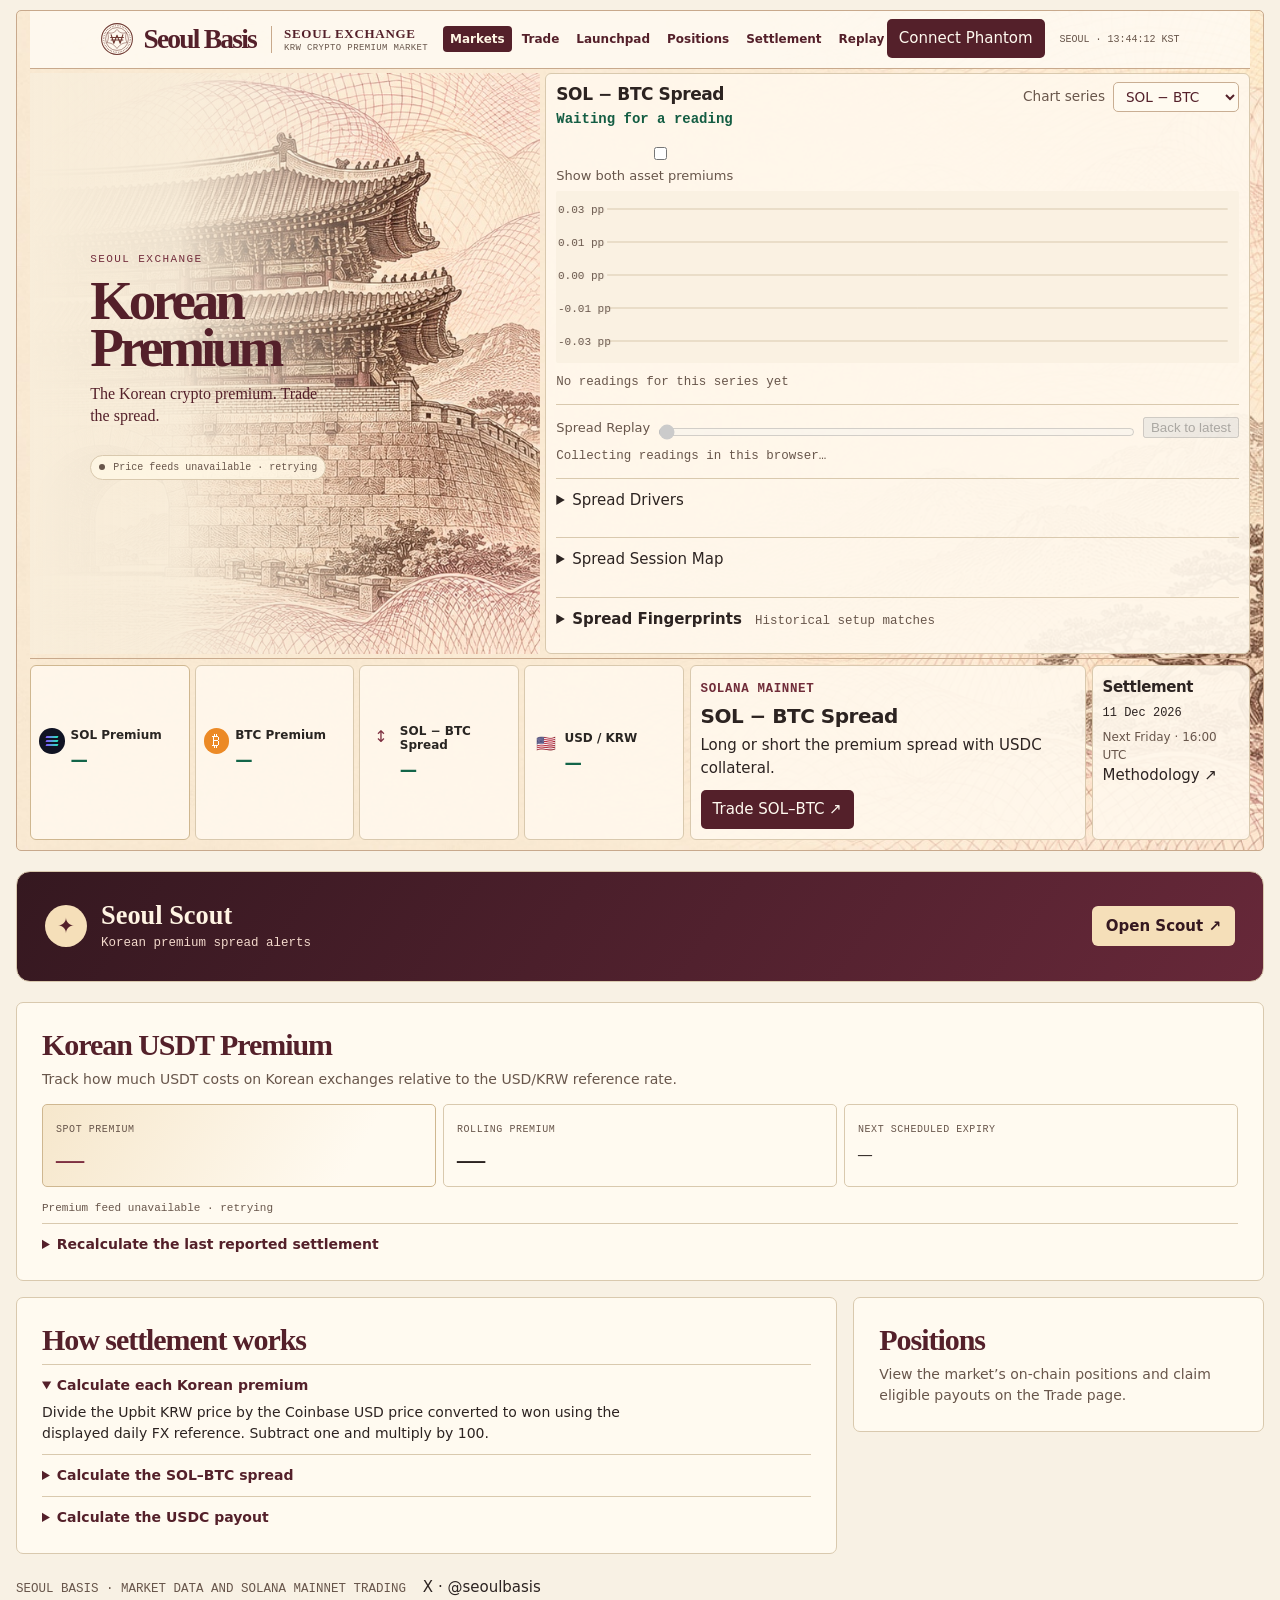
==== commit 157359dd: "Add wallet-approved Spread Vault allocations" ====
--- a/index.html
+++ b/index.html
@@ -519,6 +519,21 @@
 <p><small data-depth="source"></small></p>
 </div>
 <button data-depth="refresh" type="button">Refresh funding</button>
+</section>
+<section id="spread-vaults" class="stress-test" aria-labelledby="spread-vaults-title" hidden>
+<h3 id="spread-vaults-title">Spread Vaults</h3>
+<p>Fund an available SOL–BTC side from your Phantom wallet. The round vault holds the collateral until settlement or refund.</p>
+<form>
+<div class="stress-inputs">
+<label>Side<select name="side"><option value="long">Long spread</option><option value="short">Short spread</option></select></label>
+<label>Per-round cap (USDC)<input name="cap" type="text" inputmode="decimal" value="100" maxlength="14" required></label>
+</div>
+<button data-action="vault-fund" type="button" disabled>Review allocation</button>
+</form>
+<p role="status"></p>
+<p data-vault-position style="white-space:pre-line"></p>
+<button data-action="vault-claim" type="button" hidden>Review payout or refund</button>
+<p><small>Each side requires its full on-chain collateral. This cap applies to the allocation you review here. Every allocation requires wallet approval.</small></p>
 </section>
 <details id="spread-exit-planner" class="stress-test" open>
 <summary>Spread Exit Planner <small>Position targets &amp; vault coverage</small></summary>
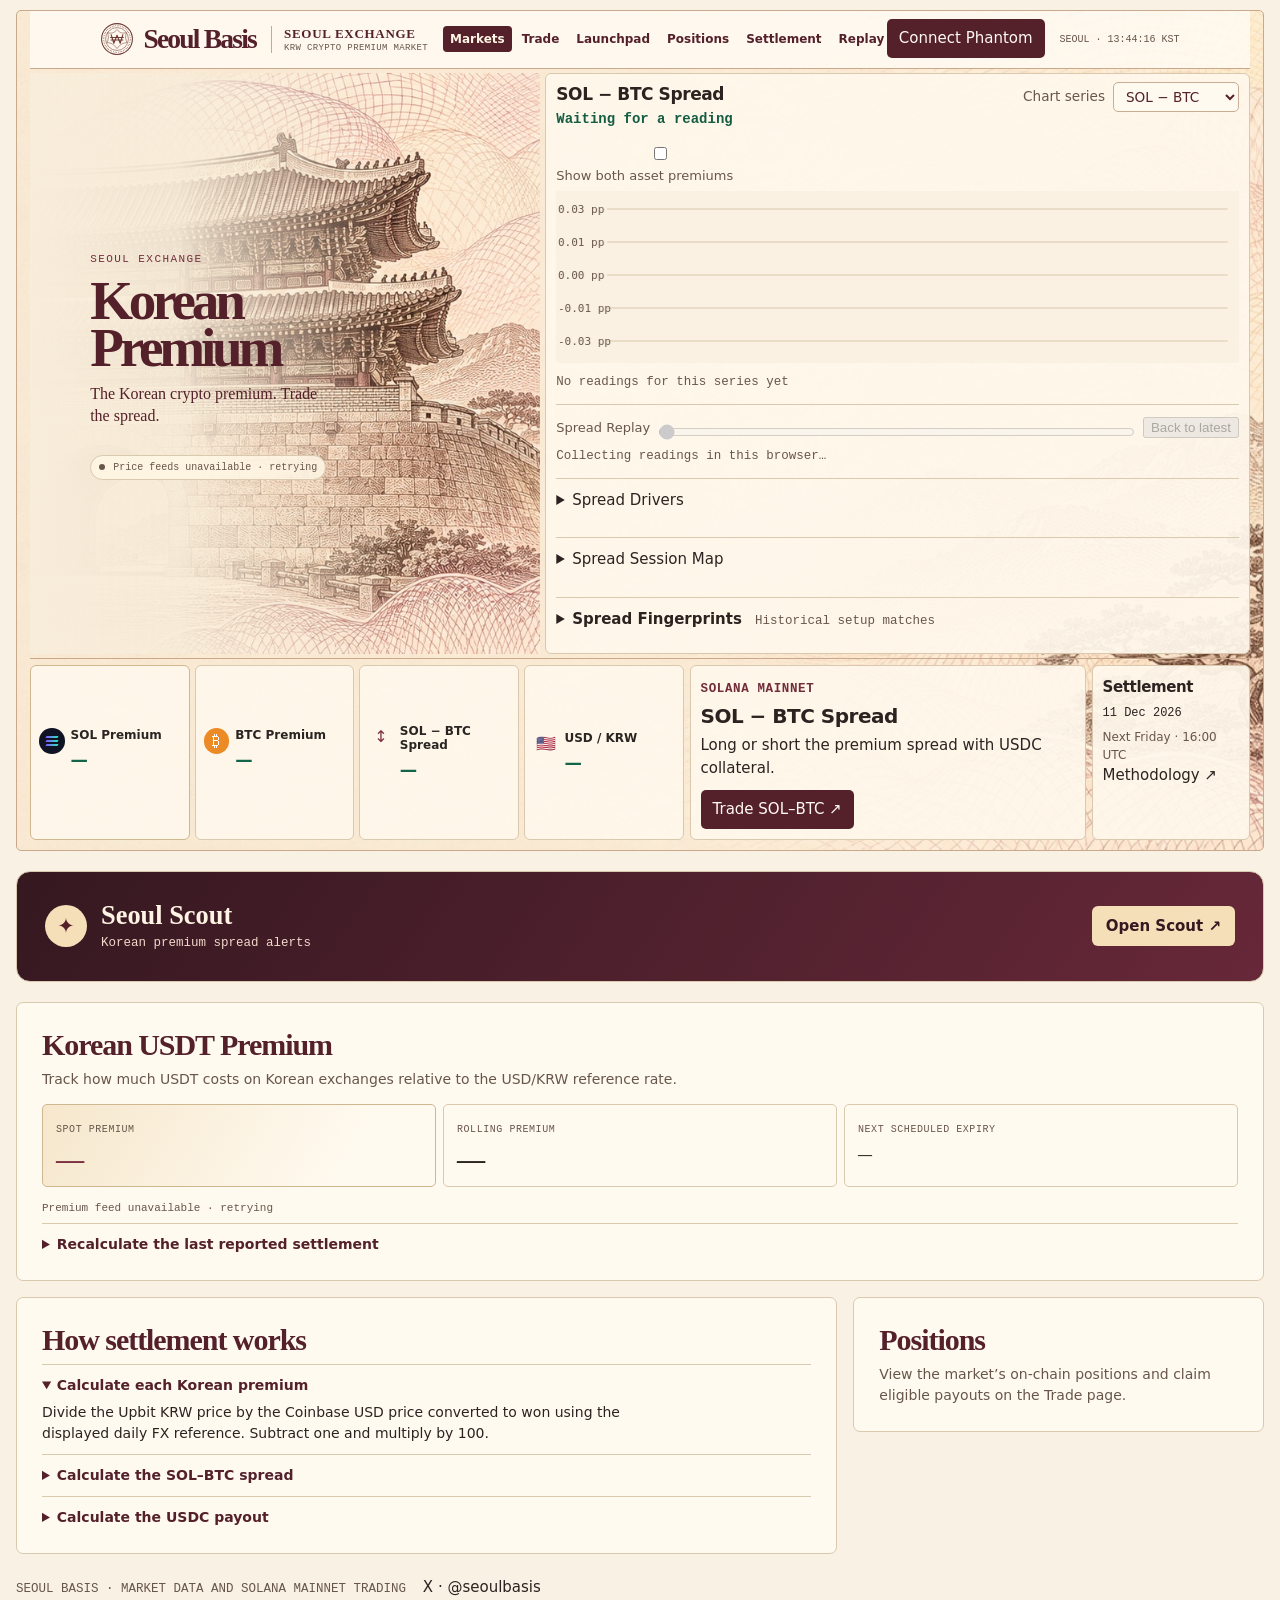
==== commit 93bcd3a0: "Activate the new SOL–BTC round" ====
--- a/index.html
+++ b/index.html
@@ -1403,7 +1403,7 @@
   try {
    const config=await fetch('/mainnet.json').then(r=>r.json());
    const pair=new URLSearchParams(location.search).get('pair')||'BTC';
-   const address=document.getElementById('market').value.trim()||(pair==='BTC'?config.marketAddress:config.pairMarkets?.[pair]);
+   const address=pair==='BTC'?(new URLSearchParams(location.search).get('market')||config.marketAddress):config.pairMarkets?.[pair];
    if(!address)throw Error('No configured market for this pair. Enter hypothetical terms to explore outcomes.');
    const response=await fetch('/deploy-rpc',{method:'POST',body:JSON.stringify({method:'getAccountInfo',params:[address,{encoding:'base64',commitment:'confirmed'}]}),signal:AbortSignal.timeout(15000)});
    const body=await response.json(),account=body.result?.value;
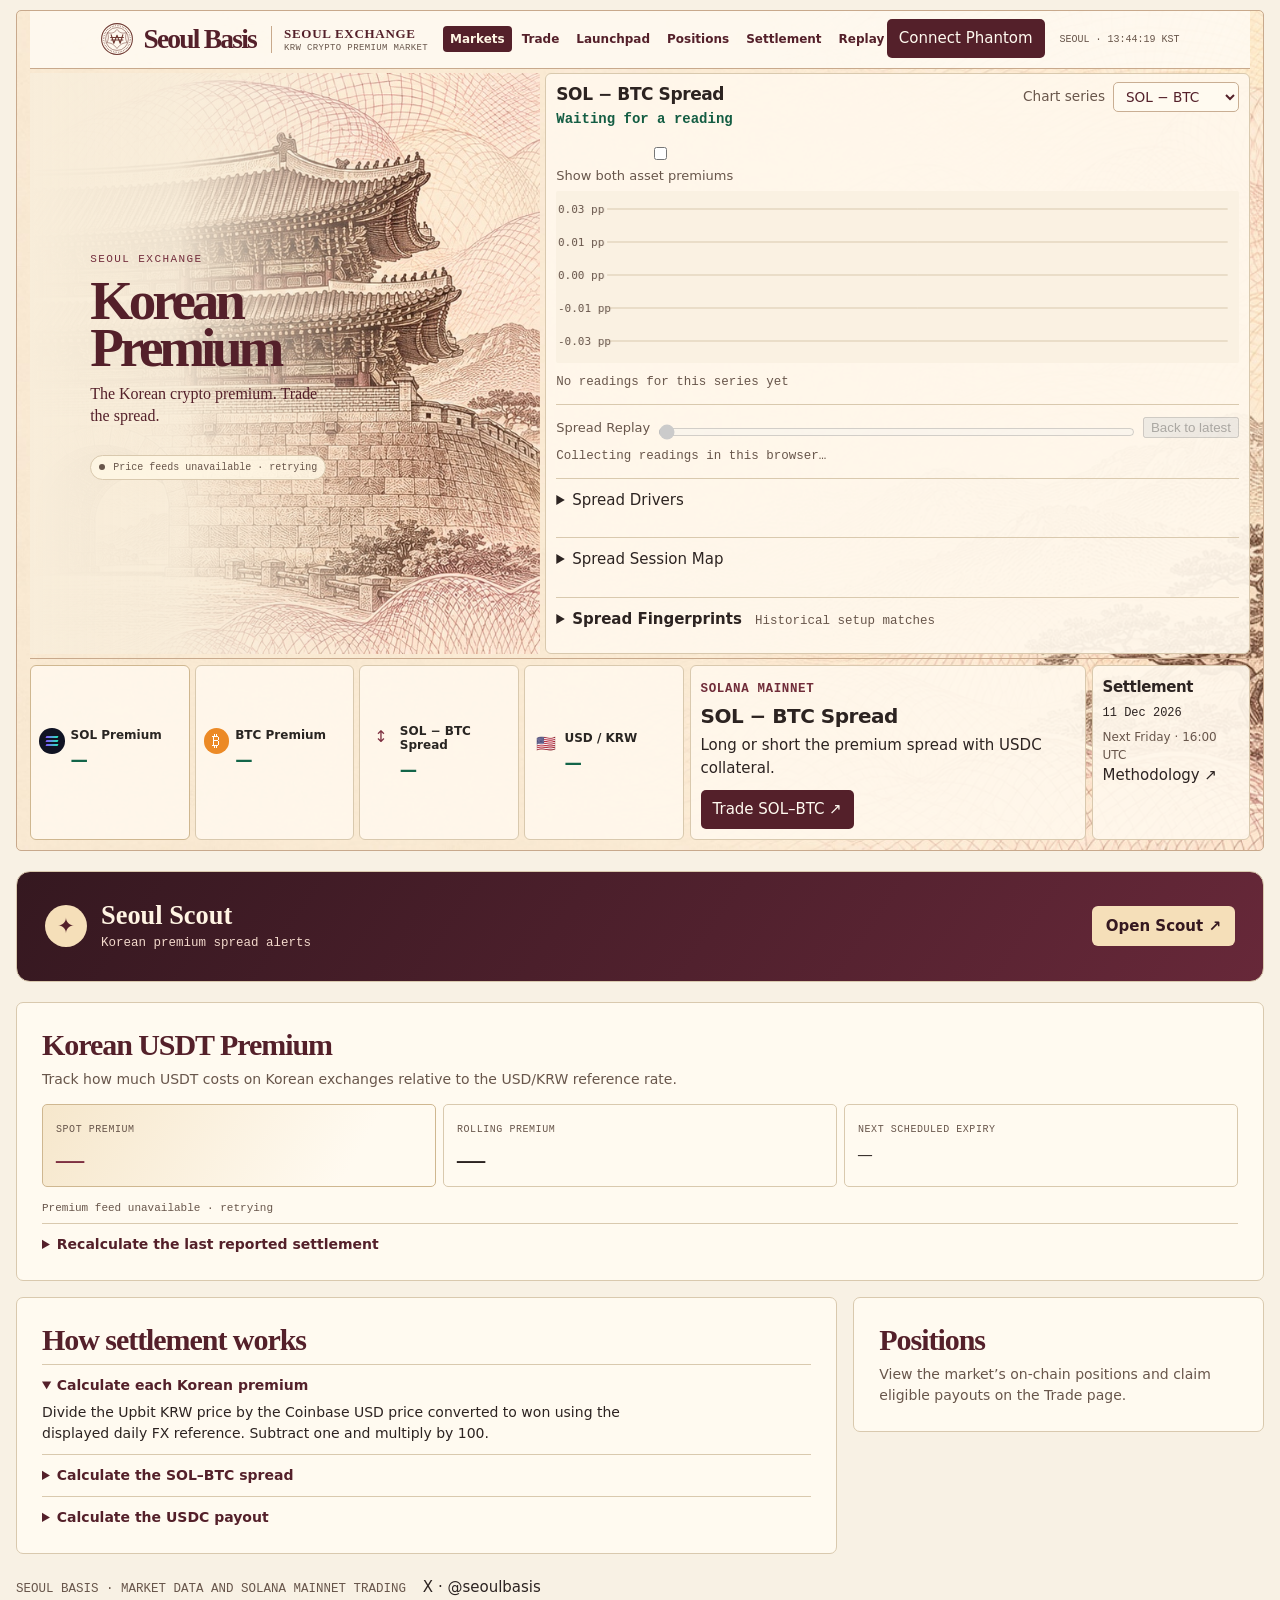
==== commit c4b7bae9: "Add authority-published round queue" ====
--- a/index.html
+++ b/index.html
@@ -506,6 +506,14 @@
 <div class="live-trade" hidden>
 <section class="panel">
 <h2>Trade or claim</h2>
+<section id="round-queue" class="stress-test" aria-labelledby="round-queue-title">
+<h3 id="round-queue-title">Round Queue</h3>
+<p>See the current funding cutoff, queued rounds, and past rounds for payouts or refunds.</p>
+<p role="status">Checking Solana mainnet rounds…</p>
+<ul style="padding-inline-start:1.25rem"></ul>
+<label><input type="checkbox" style="width:auto"> Show round and funding alerts while this page is open</label>
+<button type="button">Refresh queue</button>
+</section>
 <section id="round-depth" class="stress-test" aria-labelledby="round-depth-title">
 <h3 id="round-depth-title">Round Depth</h3>
 <p data-depth="status" role="status">Inspect a market to see its on-chain funding.</p>
@@ -582,6 +590,7 @@
 <label>Entry spread (pp) <input id="strike" type="number" min="-4.99" max="4.99" step=".01"></label>
 <label>Contracts <input id="contracts" type="number" min="1" max="10000" value="1"></label>
 <button data-action="create">Create market and USDC vault</button>
+<button data-action="publish">Publish selected round to queue</button>
 <label>Final spread (pp) <input id="settlement" type="number" min="-5" max="5" step=".01"></label>
 <button data-action="settle">Post settlement</button>
 </details>
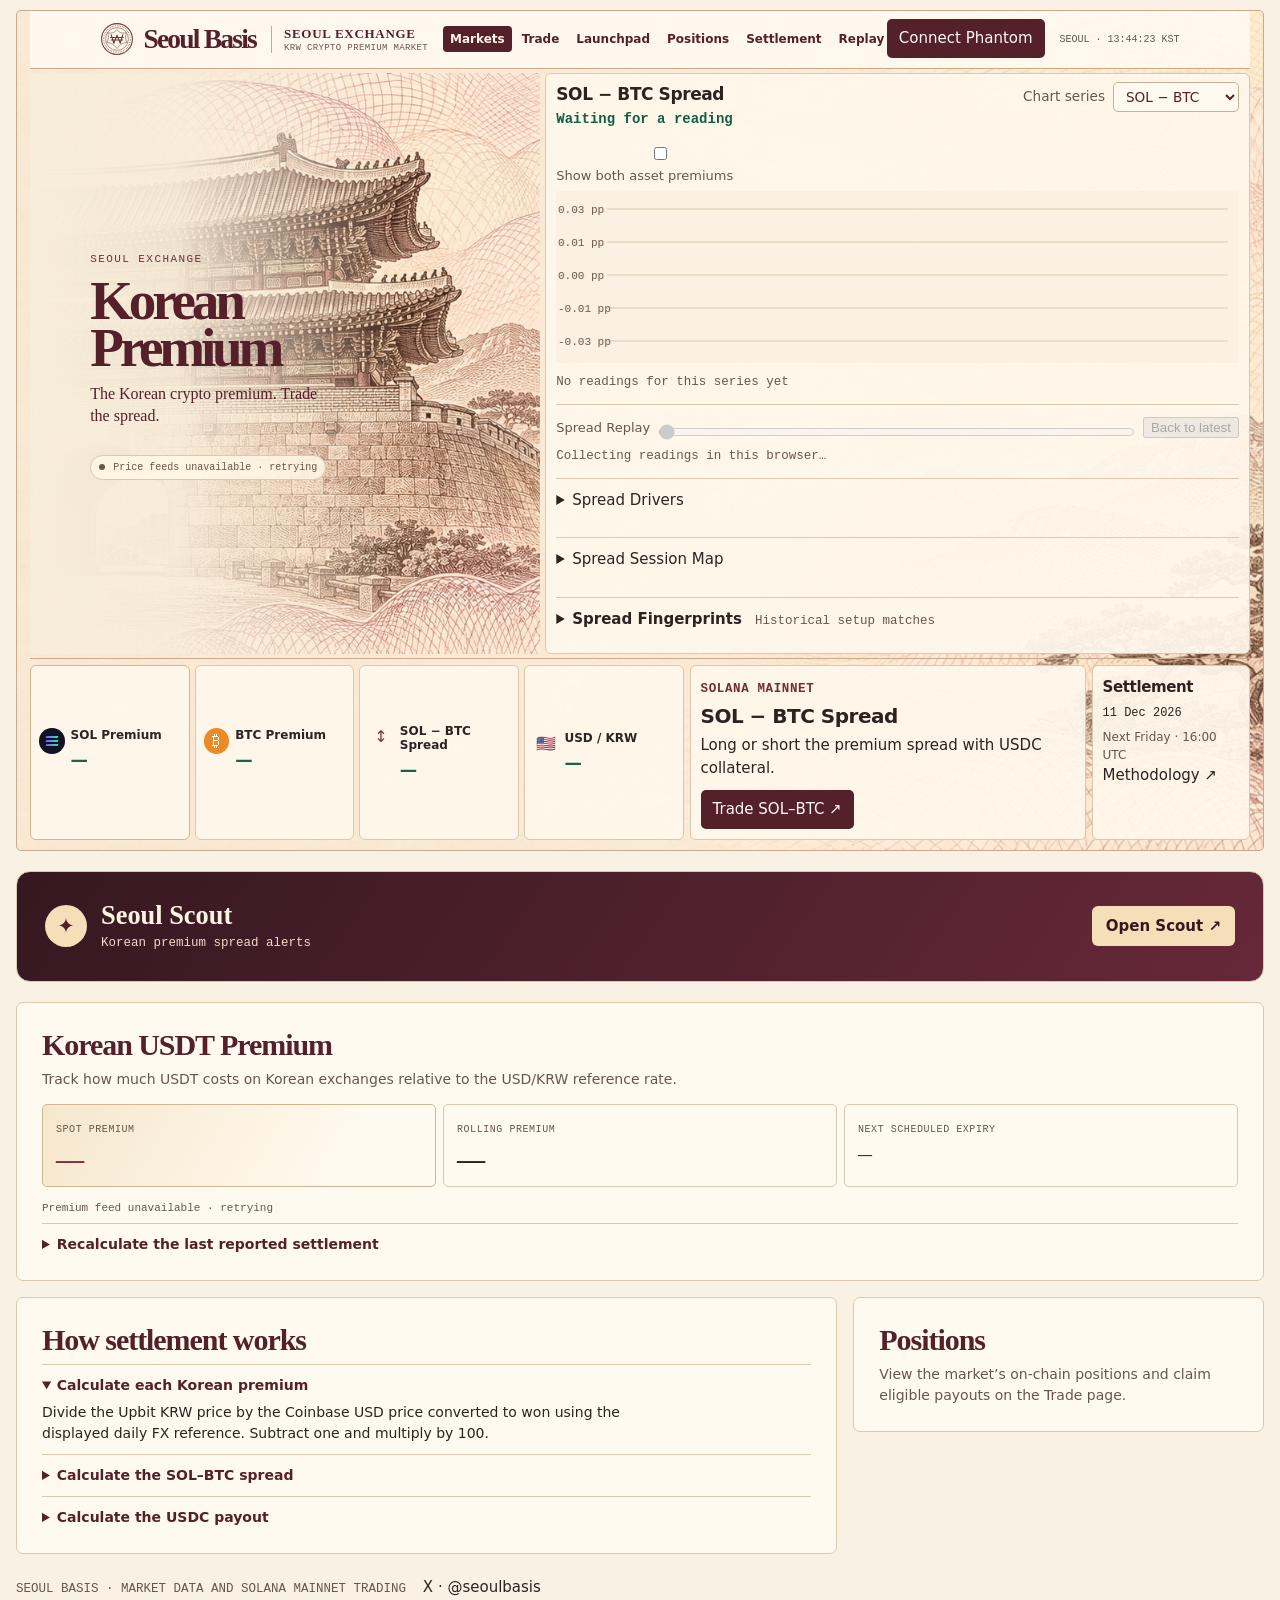
==== commit c9693447: "Add SOL–BTC settlement challenge window" ====
--- a/index.html
+++ b/index.html
@@ -514,6 +514,17 @@
 <label><input type="checkbox" style="width:auto"> Show round and funding alerts while this page is open</label>
 <button type="button">Refresh queue</button>
 </section>
+<section id="settlement-review" class="stress-test" aria-labelledby="settlement-review-title" hidden>
+<h3 id="settlement-review-title">Settlement Challenge Window</h3>
+<p>Review the proposed SOL–BTC settlement and its price inputs. Each proposal opens a 15-minute review window on Seoul Basis.</p>
+<p role="status">Checking signed settlement records…</p>
+<dl class="exit-terms"></dl>
+<ul style="padding-inline-start:1.25rem"></ul>
+<label>Input to flag or correction reason <select id="review-reason"></select></label>
+<button data-action="report-review" type="button" hidden>Publish flag in Phantom</button>
+<button data-review-refresh type="button">Refresh review</button>
+<p><small>Flags are public Solana records and cost a network fee. The Seoul Basis settlement form checks the review window. The existing Solana program does not enforce it.</small></p>
+</section>
 <section id="round-depth" class="stress-test" aria-labelledby="round-depth-title">
 <h3 id="round-depth-title">Round Depth</h3>
 <p data-depth="status" role="status">Inspect a market to see its on-chain funding.</p>
@@ -592,6 +603,7 @@
 <button data-action="create">Create market and USDC vault</button>
 <button data-action="publish">Publish selected round to queue</button>
 <label>Final spread (pp) <input id="settlement" type="number" min="-5" max="5" step=".01"></label>
+<button data-action="propose-review" hidden>Publish SOL–BTC settlement proposal</button>
 <button data-action="settle">Post settlement</button>
 </details>
 </section>
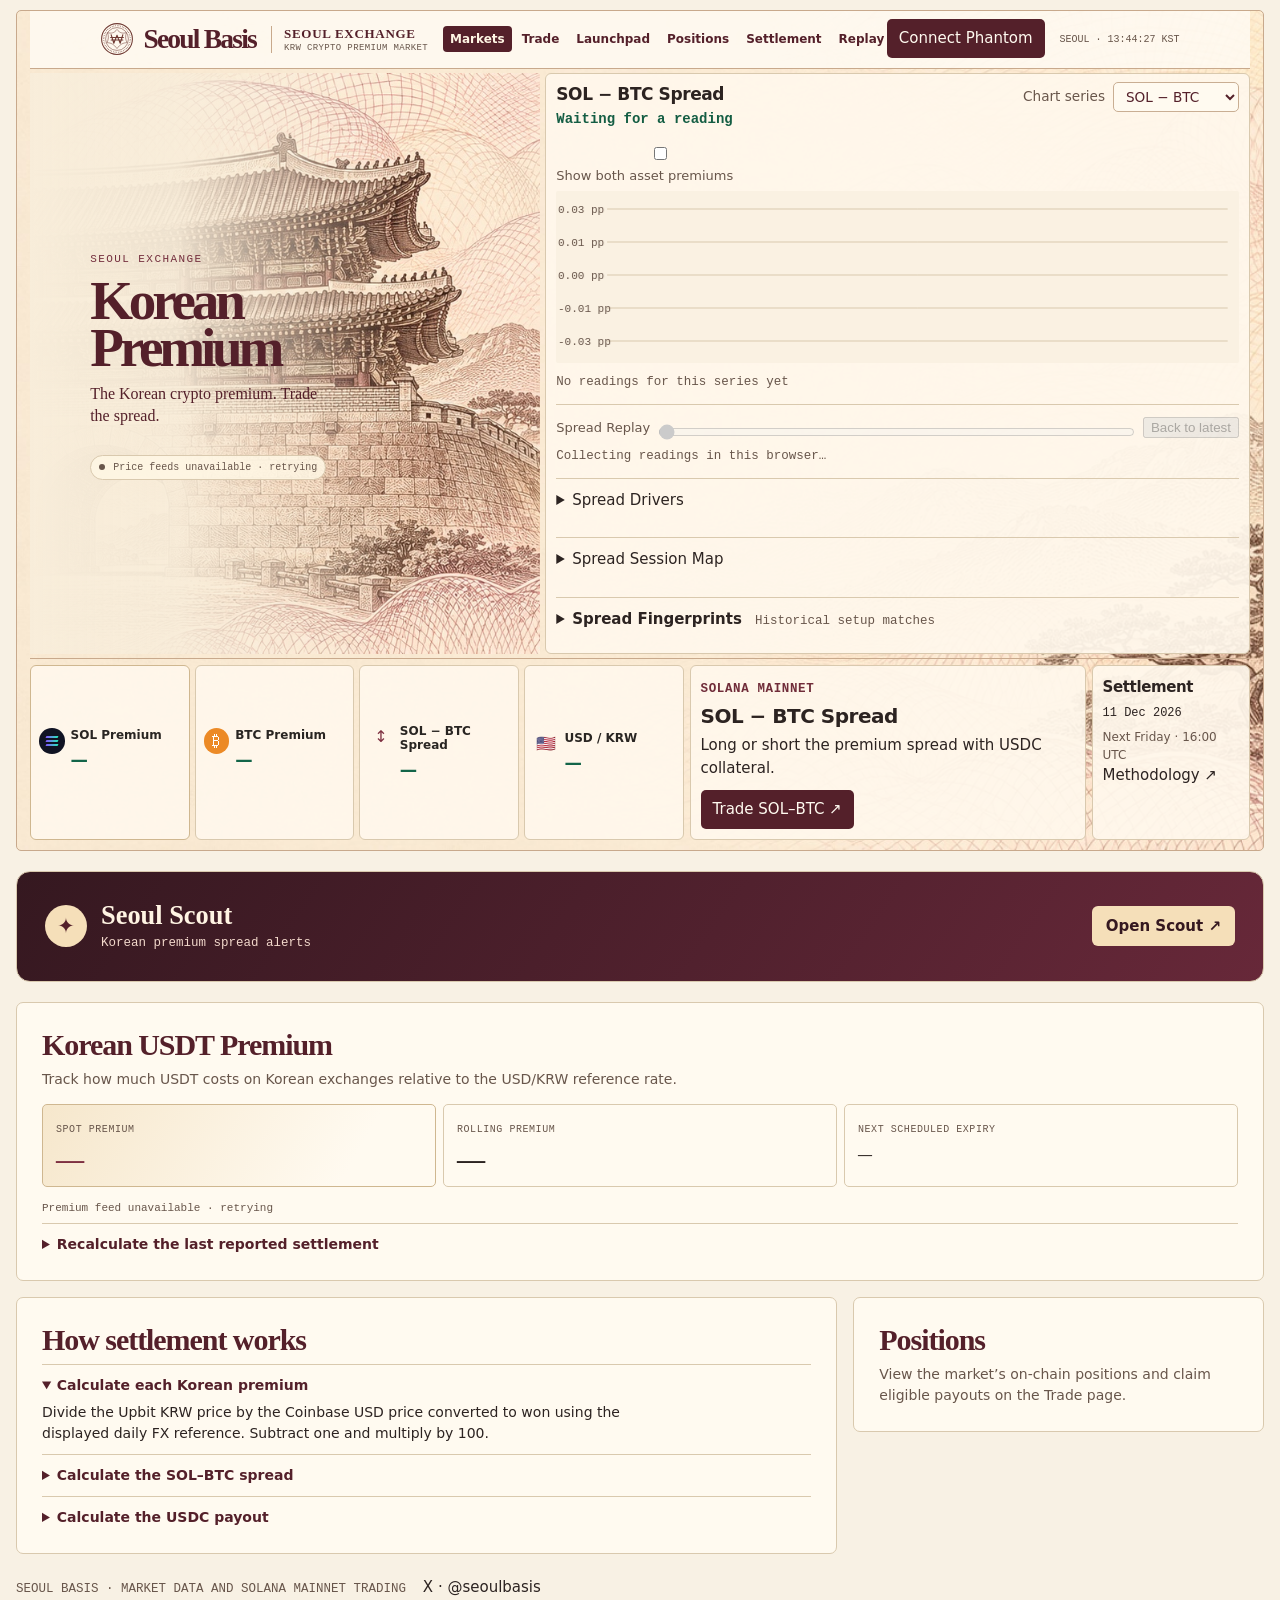
==== commit 8c015a26: "Add SOL-BTC Spread Lock with conditional USDC escrow" ====
--- a/index.html
+++ b/index.html
@@ -51,6 +51,7 @@
 .trade .toolbar button { flex: 1 }
 canvas { display: block; width: 100%; height: 320px; background: #fbf3e4; border-radius: 9px; cursor: crosshair }
 #cursor { display: block; min-height: 18px; margin-top: 10px }
+#spread-lock [hidden] { display: none }
 .inputs { display: grid; grid-template-columns: 1fr 1fr; gap: 12px }
 label { display: block; font-size: 13px; color: var(--mute) }
 input { width: 100%; margin-top: 5px; border: 1px solid var(--line); border-radius: 7px; background: var(--bg); color: var(--ink); padding: 9px; font: 14px var(--mono); accent-color: var(--accent) }
@@ -506,6 +507,34 @@
 <div class="live-trade" hidden>
 <section class="panel">
 <h2>Trade or claim</h2>
+<details id="spread-lock" class="stress-test" aria-labelledby="spread-lock-title" hidden>
+<summary id="spread-lock-title">Spread Lock · SOL–BTC</summary>
+<p>Two wallets each fund 50 USDC. If the settlement authority attests a qualifying SOL–BTC reading after both sides fund, that reading becomes the entry spread. Otherwise, reclaim your USDC after the entry deadline.</p>
+<p><small>The authority submits entry and expiry readings. Crossing the target alone does not activate the round. Long gains 10 USDC per percentage point of widening, and short gains the same on narrowing, capped at 50 USDC per side.</small></p>
+<p id="lock-status" role="status">Checking availability…</p>
+<form id="lock-create" class="inputs" hidden>
+<label>Target spread (pp) <input name="target" type="number" min="-5" max="5" step=".01" required></label>
+<label>Trigger <select name="direction"><option value="-1">At or below target</option><option value="1">At or above target</option></select></label>
+<label>Entry deadline <input name="deadline" type="datetime-local" required></label>
+<label>Round expiry <input name="expiry" type="datetime-local" required></label>
+<button type="submit">Create a Spread Lock</button>
+</form>
+<form id="lock-inspect" hidden>
+<label>Spread Lock address <input name="market" required></label>
+<button type="submit">Inspect round</button>
+</form>
+<div id="lock-round" hidden>
+<pre style="white-space:pre-wrap" id="lock-summary"></pre>
+<p><a id="lock-link">Share round ↗</a> · <a id="lock-explorer" target="_blank" rel="noopener">Inspect on Solana ↗</a></p>
+<div class="toolbar">
+<button type="button" data-lock="long">Fund long · 50 USDC</button>
+<button type="button" data-lock="short">Fund short · 50 USDC</button>
+<button type="button" data-lock="claim">Claim payout or refund</button>
+<button type="button" data-lock="activate" hidden>Attest entry</button>
+<button type="button" data-lock="settle" hidden>Attest settlement</button>
+</div>
+</div>
+</details>
 <section id="round-queue" class="stress-test" aria-labelledby="round-queue-title">
 <h3 id="round-queue-title">Round Queue</h3>
 <p>See the current funding cutoff, queued rounds, and past rounds for payouts or refunds.</p>
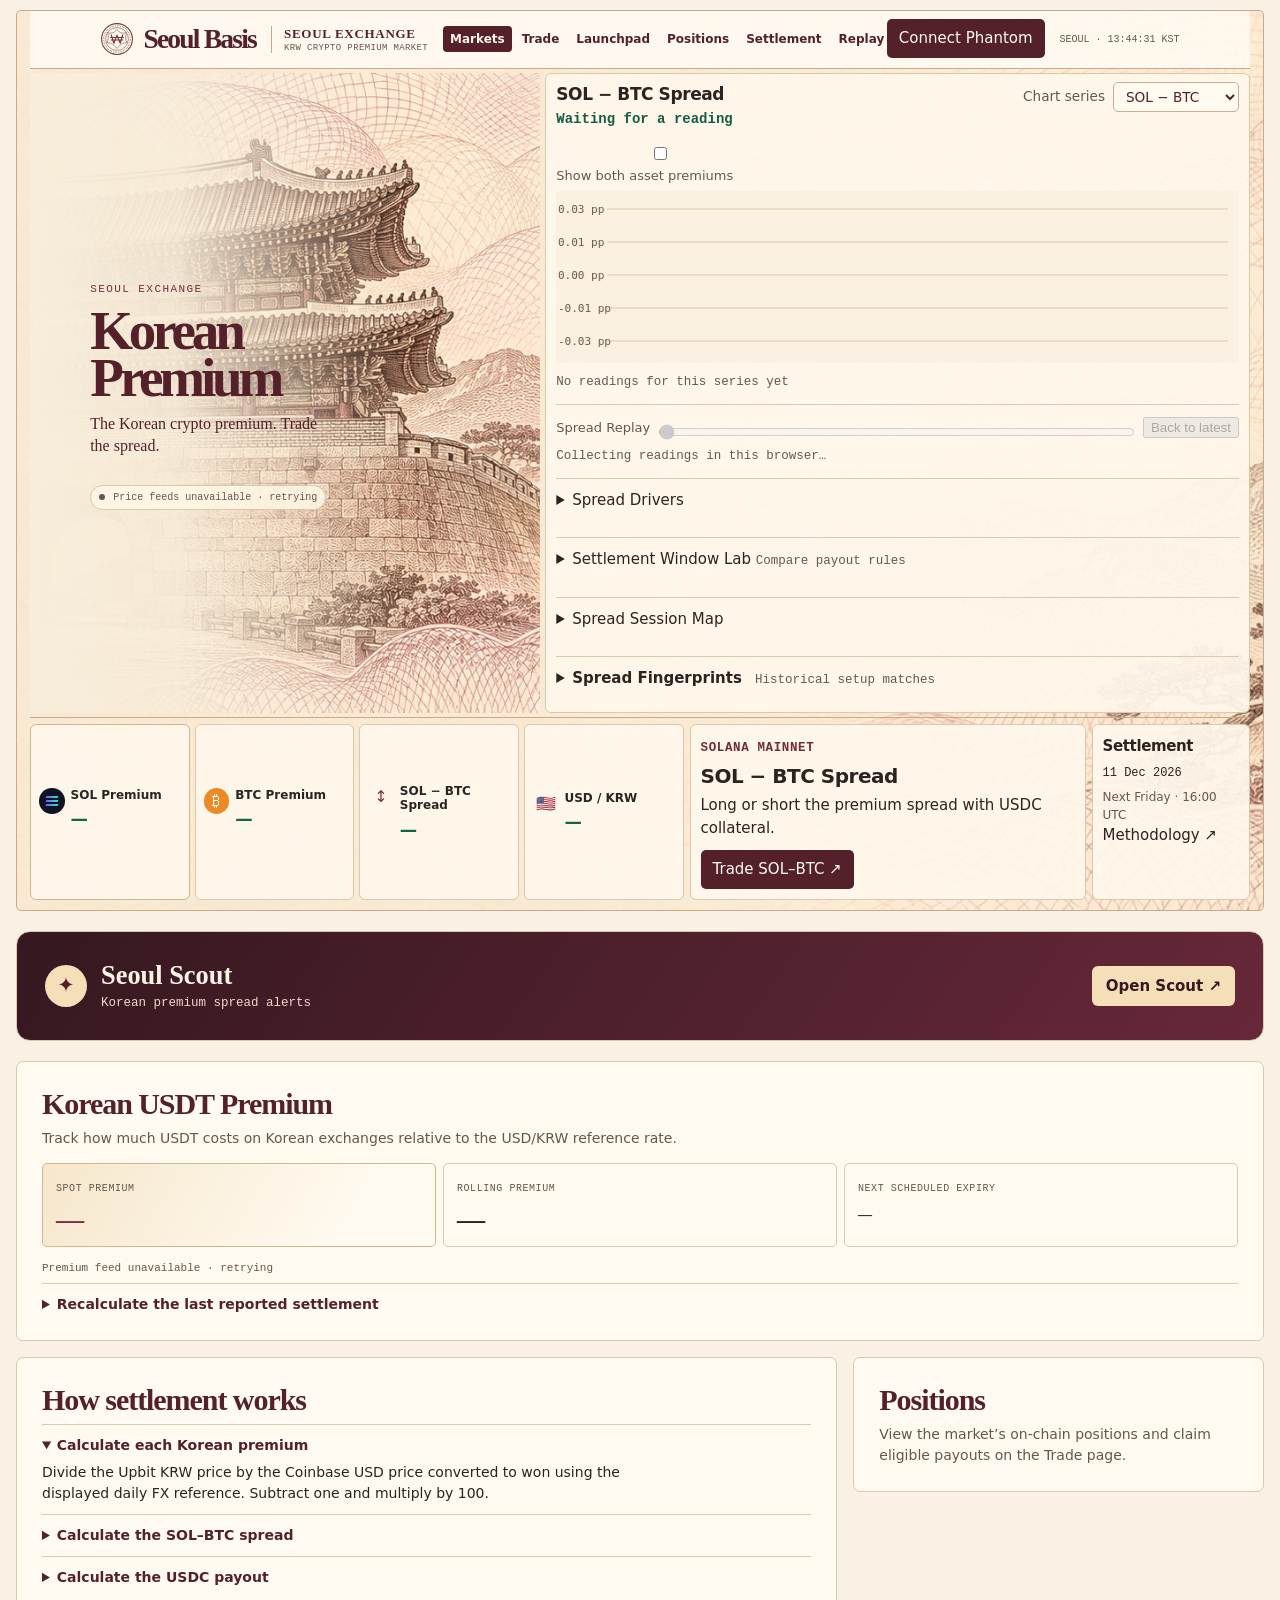
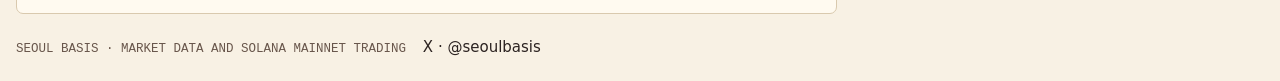
==== commit 53348af7: "Add Settlement Window Lab to Spread Replay" ====
--- a/index.html
+++ b/index.html
@@ -454,6 +454,19 @@
         </dl>
       </details>
 
+      <details class="spread-replay" id="settlement-window-lab">
+        <summary>Settlement Window Lab <small>Compare payout rules</small></summary>
+        <p>Compare hypothetical payouts for one <strong data-window-pair>SOL–BTC</strong> contract using this browser’s Spread Replay readings.</p>
+        <form class="replay-controls">
+          <label>Expiry (local time) <input type="datetime-local" name="expiry" step="1" required></label>
+          <label>Entry spread (pp) <input type="number" name="entry" min="-4.99" max="4.99" step=".01" value="0" required></label>
+          <button type="button">Use replay selection</button>
+        </form>
+        <p role="status">Loading settlement rules…</p>
+        <dl class="spread-drivers" data-window-results></dl>
+        <div data-window-evidence></div>
+        <small>The expiry rule uses the last reading at or before expiry. The average and median use recorded samples in the preceding window. Missing price or FX inputs and gaps over 45 seconds invalidate affected rules. Payouts use the ±5 pp band and are simulations.</small>
+      </details>
       <details class="spread-replay" id="spread-session-map">
         <summary>Spread Session Map</summary>
         <div class="replay-controls"><label for="session-day">Days</label><select id="session-day"><option value="weekday">Weekdays</option><option value="weekend">Weekends</option></select></div>
@@ -947,6 +960,19 @@
   renderSessionMap(replaySamples());
 }).catch(() => { id('session-context').textContent = 'Session Map could not load. Refresh to try again.'; });
 
+let refreshSettlementWindow;
+import('/settlement-window.js').then(({ mountSettlementWindow }) => {
+  refreshSettlementWindow = mountSettlementWindow(() => {
+    const rows = replaySamples();
+    const selected = replayTime === null ? rows.at(-1) : rows.find(row => row.time >= replayTime) ?? rows.at(-1);
+    return { rows, selected };
+  }, () => (series === 'Spread' ? 'SOL-BTC' : series).split('-'));
+  if (location.hash === '#settlement-window-lab') id('settlement-window-lab').open = true;
+  refreshSettlementWindow();
+}).catch(() => {
+  id('settlement-window-lab').querySelector('[role="status"]').textContent = 'Settlement Window Lab could not load.';
+});
+
 function draw() {
   const canvas = id('chart'), {width,height} = canvas.getBoundingClientRect();
   const dpr = devicePixelRatio || 1;
@@ -959,6 +985,7 @@
   const replayIndex = updateReplay(samples, assets);
   renderFingerprints(samples, assets, replayIndex);
   renderSessionMap(samples);
+  refreshSettlementWindow?.();
   const showAssets = id('show-breakdown').checked;
   const overlays = showAssets ? assets.map(asset => samples.map(row => row[asset])) : [];
   const domain = [...values, ...overlays.flat().filter(Number.isFinite)];
